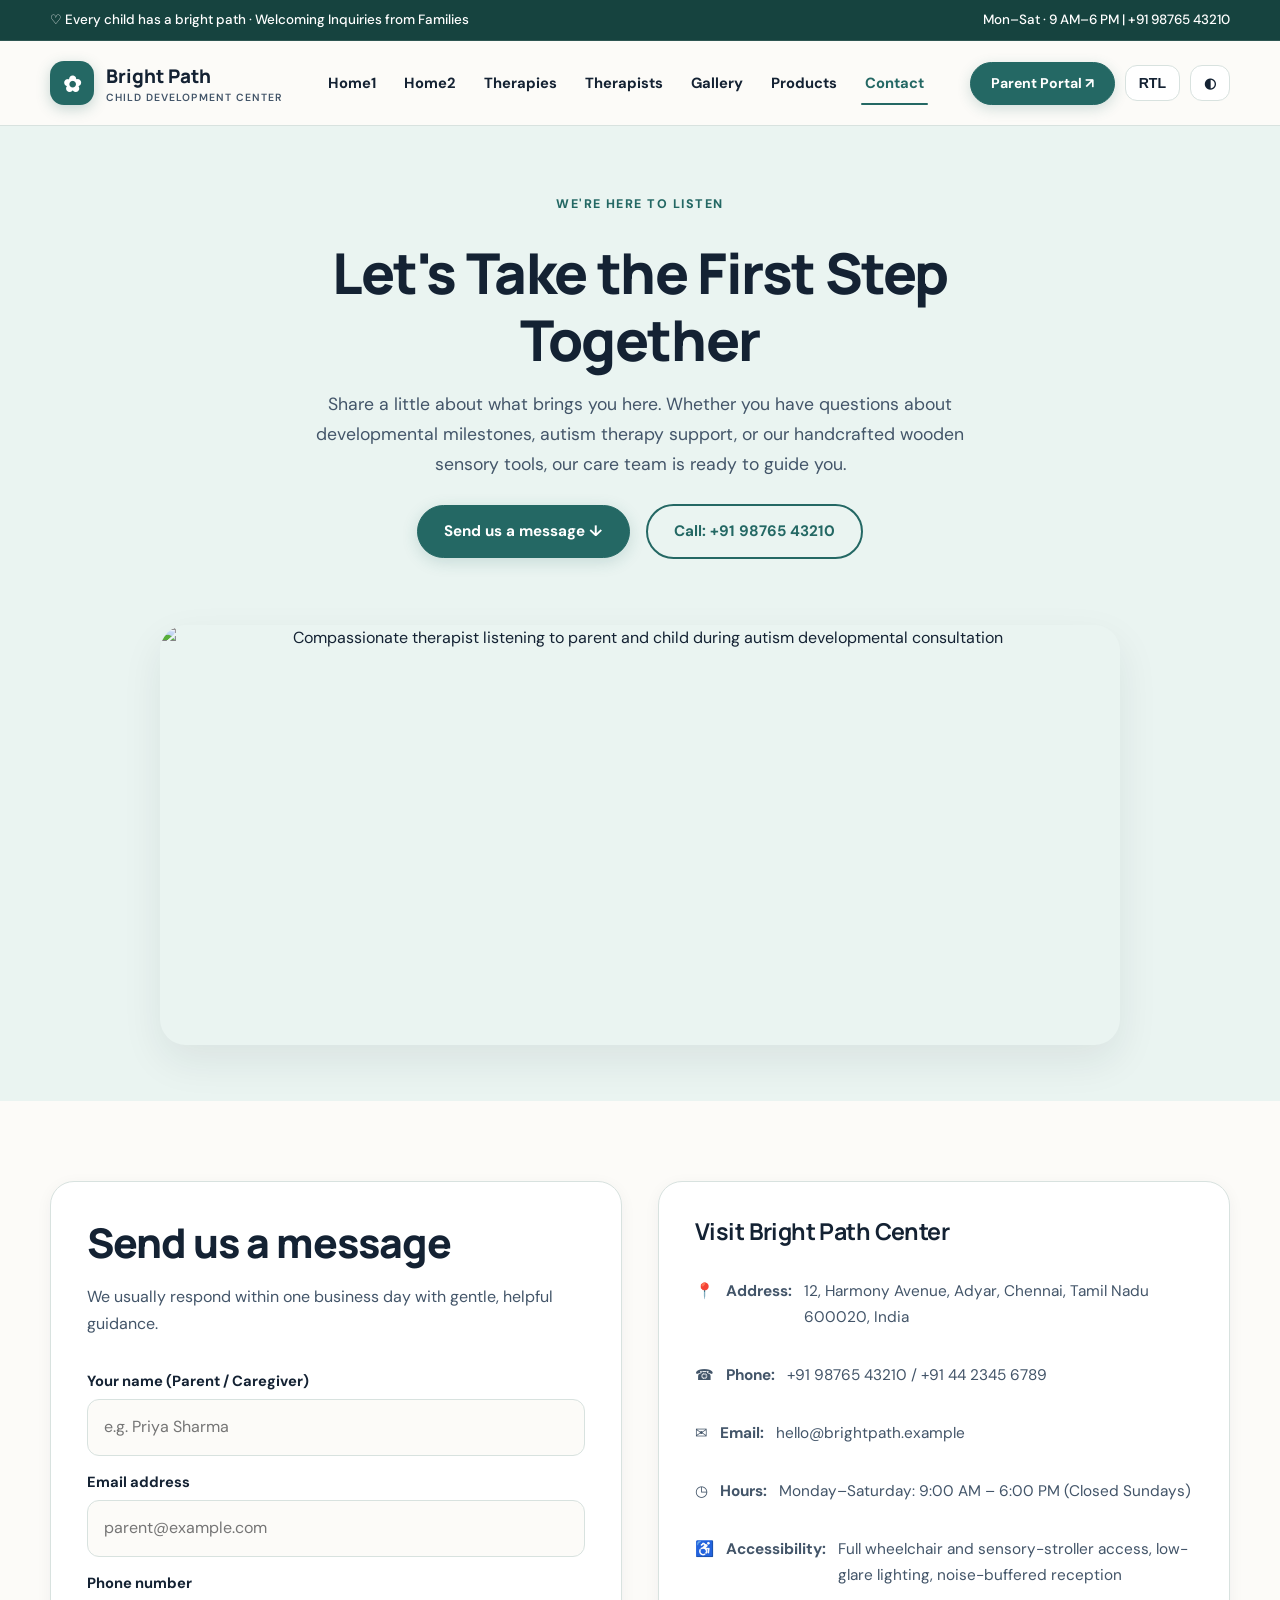
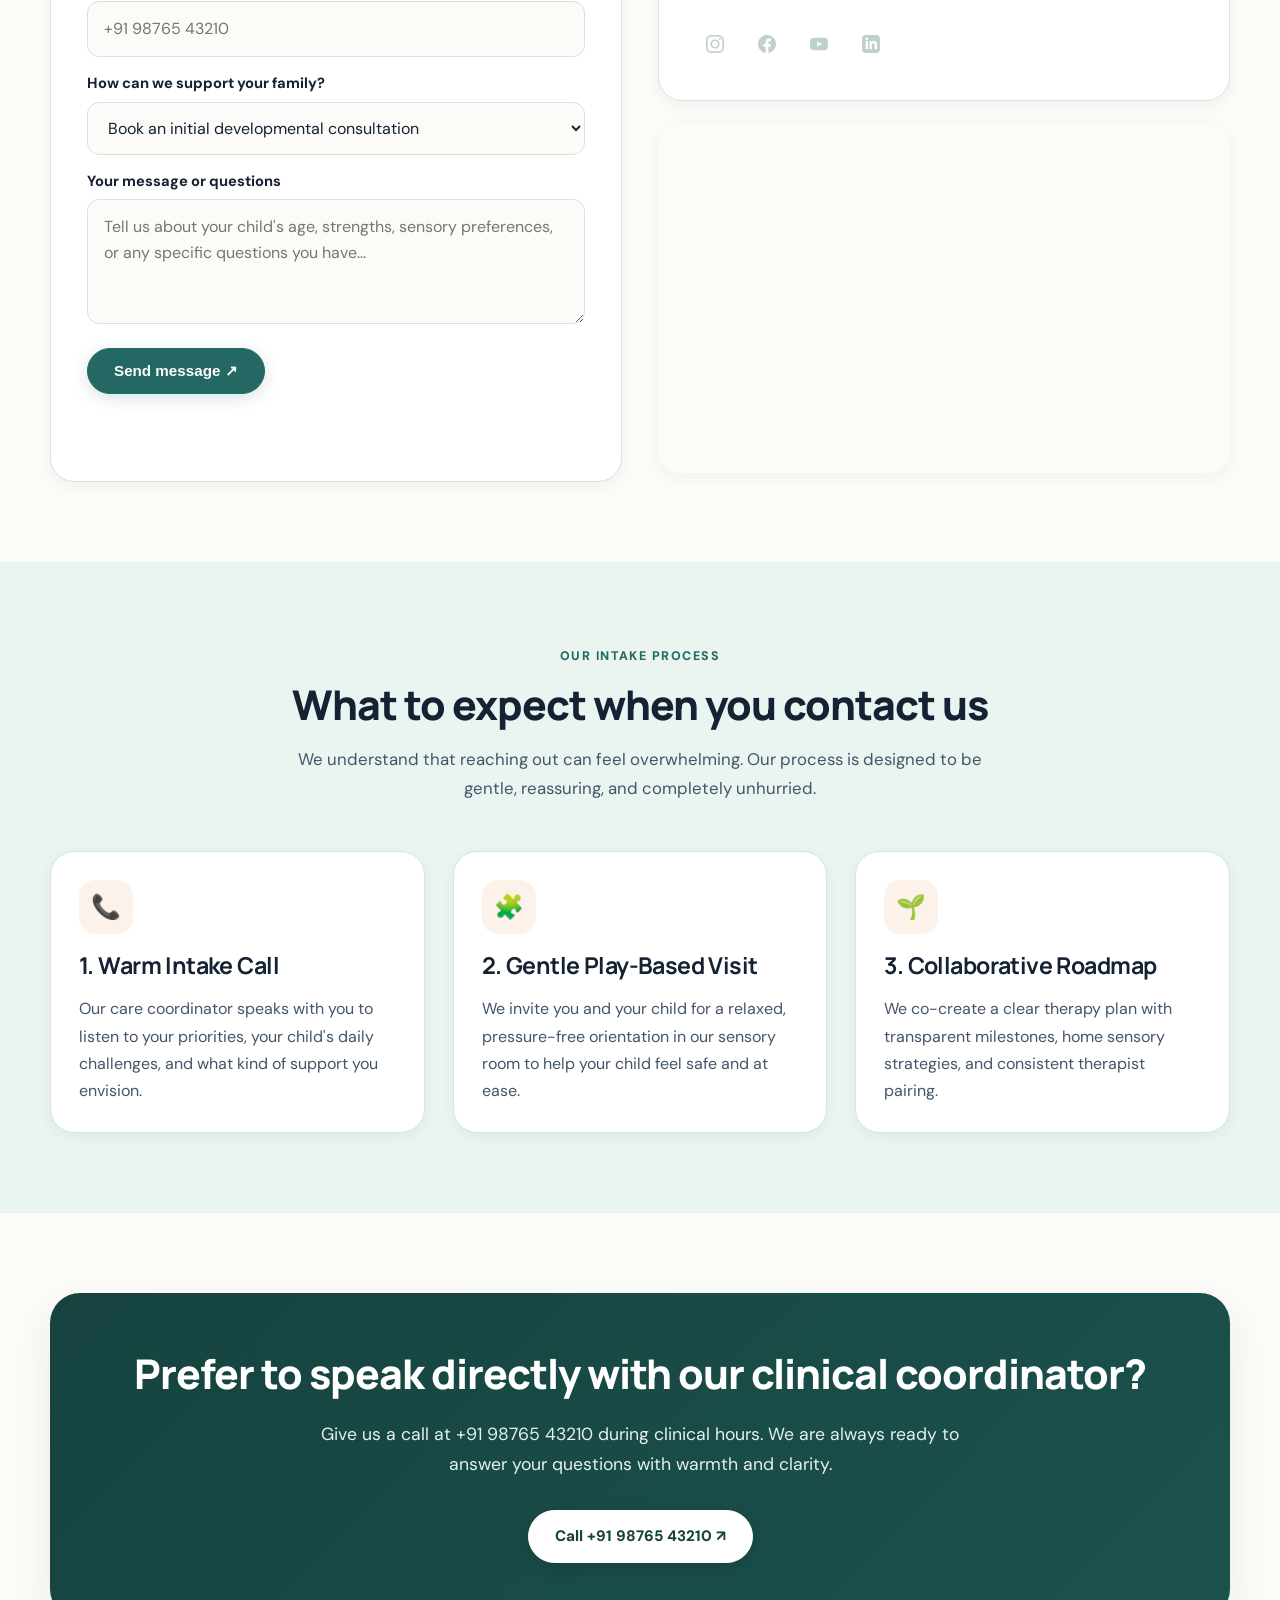
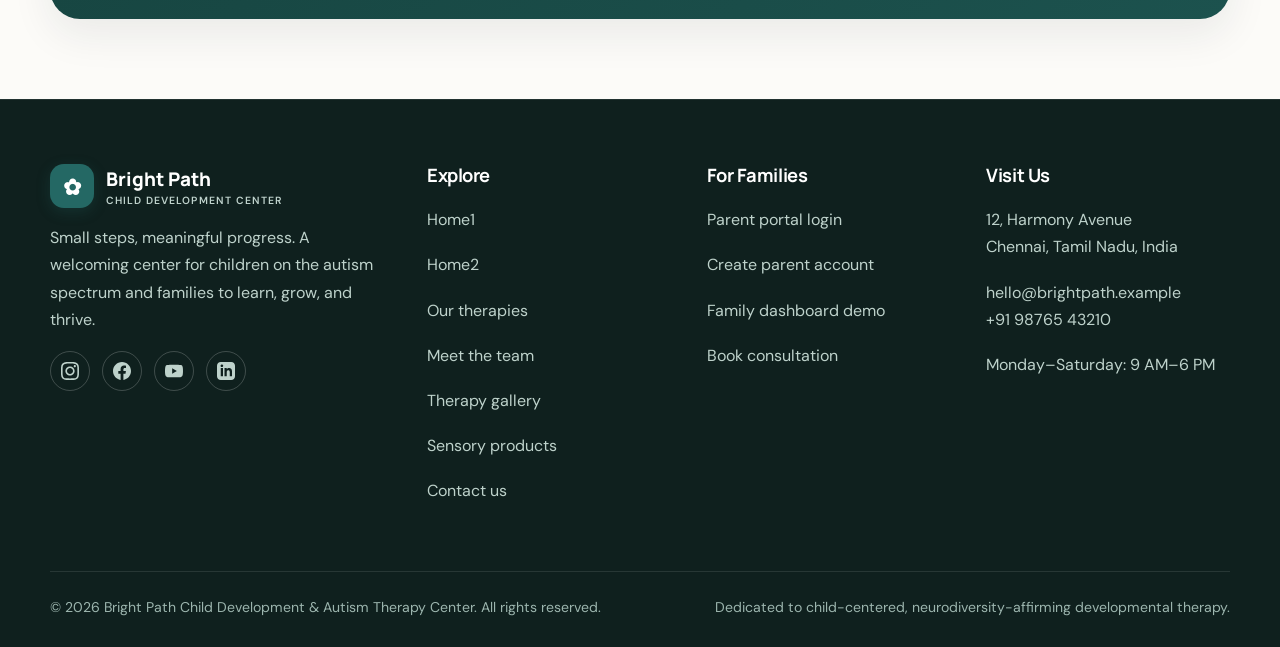
==== contact.html @ 7f7d4801 "Complete enhancements for Child Development & Autism Therapy Center website" ====
<!doctype html>
<html lang="en">
<head>
  <title>Contact | Bright Path - Child Development & Autism Therapy Center</title>
  <meta charset="UTF-8">
  <meta name="viewport" content="width=device-width, initial-scale=1">
  <meta name="description" content="Contact Bright Path Child Development & Autism Therapy Center in Chennai. Book discovery calls and consultations.">
  <link rel="icon" href="favicon.svg">
  <link rel="stylesheet" href="assets/style.css">
</head>
<body>

  <!-- Top bar -->
  <div class="topbar">
    <div class="container">
      <span>♡ Every child has a bright path · Welcoming Inquiries from Families</span>
      <span>Mon–Sat · 9 AM–6 PM | +91 98765 43210</span>
    </div>
  </div>

  <!-- Header with Centered Nav Menu & Parent Login Button at Last -->
  <header class="site-header">
    <div class="container nav-wrap">
      <a class="brand" href="home1.html">
        <span class="brand-mark">✿</span>
        <span>Bright Path<small>Child Development Center</small></span>
      </a>

      <!-- 1. Navbar menu options aligned to center (Contact page is at last of the links) -->
      <nav class="nav-links">
        <a href="home1.html">Home1</a>
        <a href="home2.html">Home2</a>
        <a href="therapies.html">Therapies</a>
        <a href="therapists.html">Therapists</a>
        <a href="gallery.html">Gallery</a>
        <a href="products.html">Products</a>
        <a href="contact.html" class="active">Contact</a>
      </nav>

      <!-- 3. Parent Login as button at last + Actions -->
      <div class="nav-actions">
        <a href="login.html" class="btn-login">Parent Portal ↗</a>
        <button class="icon-btn" data-rtl-toggle aria-label="Toggle RTL">RTL</button>
        <button class="icon-btn" data-theme-toggle aria-label="Toggle theme">◐</button>
        <button class="menu-btn" aria-label="Toggle menu">☰</button>
      </div>
    </div>
  </header>

  <!-- 10. Hero Section Contents Aligned to Center with Unique Child Development & Autism Photo -->
  <section class="page-hero">
    <div class="container">
      <span class="eyebrow">We're Here to Listen</span>
      <h1>Let's Take the First Step Together</h1>
      <p>Share a little about what brings you here. Whether you have questions about developmental milestones, autism therapy support, or our handcrafted wooden sensory tools, our care team is ready to guide you.</p>
      
      <!-- 5. CTA buttons aligned properly to center -->
      <div class="hero-buttons">
        <a class="btn" href="#contact-form">Send us a message ↓</a>
        <a class="btn secondary" href="tel:+919876543210">Call: +91 98765 43210</a>
      </div>

      <!-- Unique Child Development & Autism Therapy Photo in Hero -->
      <div class="page-hero-image">
        <img src="https://images.unsplash.com/photo-1544717305-2782549b5136?auto=format&fit=crop&w=1200&q=85" alt="Compassionate therapist listening to parent and child during autism developmental consultation" onerror="this.onerror=null;this.src='https://images.unsplash.com/photo-1503454537195-1dcabb73ffb9?auto=format&fit=crop&w=800&q=80';">
      </div>
    </div>
  </section>

  <!-- Section 2: Contact Form & Clinic Coordinates -->
  <section class="section" id="contact-form">
    <div class="container contact">
      <!-- Form Card -->
      <div class="form-card">
        <h2>Send us a message</h2>
        <p>We usually respond within one business day with gentle, helpful guidance.</p>
        
        <form data-demo-form>
          <label for="cname">Your name (Parent / Caregiver)</label>
          <input id="cname" required placeholder="e.g. Priya Sharma">
          
          <label for="cemail">Email address</label>
          <input type="email" id="cemail" required placeholder="parent@example.com">
          
          <label for="cphone">Phone number</label>
          <input type="tel" id="cphone" placeholder="+91 98765 43210">
          
          <label for="cservice">How can we support your family?</label>
          <select id="cservice">
            <option>Book an initial developmental consultation</option>
            <option>Inquire about Autism Speech & Language Therapy</option>
            <option>Inquire about Pediatric Occupational & Sensory Therapy</option>
            <option>Order Handcrafted Wooden Sensory Tools</option>
            <option>Schedule a low-stress clinic visit & tour</option>
          </select>
          
          <label for="cmessage">Your message or questions</label>
          <textarea id="cmessage" placeholder="Tell us about your child's age, strengths, sensory preferences, or any specific questions you have..."></textarea>
          
          <button type="submit" class="btn" style="margin-top:16px">Send message ↗</button>
          <p data-message class="form-msg" aria-live="polite"></p>
        </form>
      </div>

      <!-- Clinic Coordinates & Map -->
      <div>
        <div class="form-card">
          <h3>Visit Bright Path Center</h3>
          <p class="info">📍 <strong>Address:</strong> 12, Harmony Avenue, Adyar, Chennai, Tamil Nadu 600020, India</p>
          <p class="info">☎ <strong>Phone:</strong> +91 98765 43210 / +91 44 2345 6789</p>
          <p class="info">✉ <strong>Email:</strong> hello@brightpath.example</p>
          <p class="info">◷ <strong>Hours:</strong> Monday–Saturday: 9:00 AM – 6:00 PM (Closed Sundays)</p>
          <p class="info">♿ <strong>Accessibility:</strong> Full wheelchair and sensory-stroller access, low-glare lighting, noise-buffered reception</p>
          
          <div class="socials" style="margin-top:20px">
            <a href="#" aria-label="Instagram">
              <svg viewBox="0 0 24 24" fill="currentColor" width="18" height="18"><path d="M12 2.163c3.204 0 3.584.012 4.85.07 3.252.148 4.771 1.691 4.919 4.919.058 1.265.069 1.645.069 4.849 0 3.205-.012 3.584-.069 4.849-.149 3.225-1.664 4.771-4.919 4.919-1.266.058-1.644.07-4.85.07-3.204 0-3.584-.012-4.849-.07-3.26-.149-4.771-1.699-4.919-4.92-.058-1.265-.07-1.644-.07-4.849 0-3.204.013-3.583.07-4.849.149-3.227 1.664-4.771 4.919-4.919 1.266-.057 1.645-.069 4.849-.069zm0-2.163c-3.259 0-3.667.014-4.947.072-4.358.2-6.78 2.618-6.98 6.98-.059 1.281-.073 1.689-.073 4.948 0 3.259.014 3.668.072 4.948.2 4.358 2.618 6.78 6.98 6.98 1.281.058 1.689.072 4.948.072 3.259 0 3.668-.014 4.948-.072 4.354-.2 6.782-2.618 6.979-6.98.059-1.28.073-1.689.073-4.948 0-3.259-.014-3.667-.072-4.947-.196-4.354-2.617-6.78-6.979-6.98-1.281-.059-1.69-.073-4.949-.073zm0 5.838c-3.403 0-6.162 2.759-6.162 6.162s2.759 6.163 6.162 6.163 6.162-2.759 6.162-6.163c0-3.403-2.759-6.162-6.162-6.162zm0 10.162c-2.209 0-4-1.79-4-4 0-2.209 1.791-4 4-4s4 1.791 4 4c0 2.21-1.791 4-4 4zm6.406-11.845c-.796 0-1.441.645-1.441 1.44s.645 1.44 1.441 1.44c.795 0 1.439-.645 1.439-1.44s-.644-1.44-1.439-1.44z"/></svg>
            </a>
            <a href="#" aria-label="Facebook">
              <svg viewBox="0 0 24 24" fill="currentColor" width="18" height="18"><path d="M24 12.073c0-6.627-5.373-12-12-12s-12 5.373-12 12c0 5.99 4.388 10.954 10.125 11.854v-8.385H7.078v-3.47h3.047V9.43c0-3.007 1.792-4.669 4.533-4.669 1.312 0 2.686.235 2.686.235v2.953H15.83c-1.491 0-1.956.925-1.956 1.874v2.25h3.328l-.532 3.47h-2.796v8.385C19.612 23.027 24 18.062 24 12.073z"/></svg>
            </a>
            <a href="#" aria-label="YouTube">
              <svg viewBox="0 0 24 24" fill="currentColor" width="18" height="18"><path d="M23.498 6.186a3.016 3.016 0 0 0-2.122-2.136C19.505 3.545 12 3.545 12 3.545s-7.505 0-9.377.505A3.017 3.017 0 0 0 .502 6.186C0 8.07 0 12 0 12s0 3.93.502 5.814a3.016 3.016 0 0 0 2.122 2.136c1.871.505 9.376.505 9.376.505s7.505 0 9.377-.505a3.015 3.015 0 0 0 2.122-2.136C24 15.93 24 12 24 12s0-3.93-.502-5.814zM9.545 15.568V8.432L15.818 12l-6.273 3.568z"/></svg>
            </a>
            <a href="#" aria-label="LinkedIn">
              <svg viewBox="0 0 24 24" fill="currentColor" width="18" height="18"><path d="M19 0h-14c-2.761 0-5 2.239-5 5v14c0 2.761 2.239 5 5 5h14c2.762 0 5-2.239 5-5v-14c0-2.761-2.238-5-5-5zm-11 19h-3v-11h3v11zm-1.5-12.268c-.966 0-1.75-.79-1.75-1.764s.784-1.764 1.75-1.764 1.75.79 1.75 1.764-.783 1.764-1.75 1.764zm13.5 12.268h-3v-5.604c0-3.368-4-3.113-4 0v5.604h-3v-11h3v1.765c1.396-2.586 7-2.777 7 2.476v6.759z"/></svg>
            </a>
          </div>
        </div>

        <iframe class="map" title="Map location of Bright Path Center in Chennai" loading="lazy" src="https://www.google.com/maps?q=Adyar%2C%20Chennai%2C%20Tamil%20Nadu%2C%20India&output=embed"></iframe>
      </div>
    </div>
  </section>

  <!-- 11. Section 3: What Happens Next? (Avoid empty spaces) -->
  <section class="section soft">
    <div class="container">
      <div class="head">
        <span class="eyebrow">Our Intake Process</span>
        <h2>What to expect when you contact us</h2>
        <p>We understand that reaching out can feel overwhelming. Our process is designed to be gentle, reassuring, and completely unhurried.</p>
      </div>

      <div class="grid3">
        <article class="card">
          <div class="pad">
            <div class="ico">📞</div>
            <h3>1. Warm Intake Call</h3>
            <p>Our care coordinator speaks with you to listen to your priorities, your child's daily challenges, and what kind of support you envision.</p>
          </div>
        </article>

        <article class="card">
          <div class="pad">
            <div class="ico">🧩</div>
            <h3>2. Gentle Play-Based Visit</h3>
            <p>We invite you and your child for a relaxed, pressure-free orientation in our sensory room to help your child feel safe and at ease.</p>
          </div>
        </article>

        <article class="card">
          <div class="pad">
            <div class="ico">🌱</div>
            <h3>3. Collaborative Roadmap</h3>
            <p>We co-create a clear therapy plan with transparent milestones, home sensory strategies, and consistent therapist pairing.</p>
          </div>
        </article>
      </div>
    </div>
  </section>

  <!-- 5. CTA Section: Centered & Properly Aligned -->
  <section class="section">
    <div class="container">
      <div class="cta">
        <h2>Prefer to speak directly with our clinical coordinator?</h2>
        <p>Give us a call at +91 98765 43210 during clinical hours. We are always ready to answer your questions with warmth and clarity.</p>
        <a class="btn light" href="tel:+919876543210">Call +91 98765 43210 ↗</a>
      </div>
    </div>
  </section>

  <!-- Footer with Updated Links -->
  <footer class="footer">
    <div class="container">
      <div class="footgrid">
        <div>
          <a class="brand" href="home1.html">
            <span class="brand-mark">✿</span>
            <span style="color:#ffffff">Bright Path<small style="color:#bfd2cc">Child Development Center</small></span>
          </a>
          <p style="margin-top:16px">Small steps, meaningful progress. A welcoming center for children on the autism spectrum and families to learn, grow, and thrive.</p>
          <div class="socials">
            <a href="#" aria-label="Instagram">
              <svg viewBox="0 0 24 24" fill="currentColor" width="18" height="18"><path d="M12 2.163c3.204 0 3.584.012 4.85.07 3.252.148 4.771 1.691 4.919 4.919.058 1.265.069 1.645.069 4.849 0 3.205-.012 3.584-.069 4.849-.149 3.225-1.664 4.771-4.919 4.919-1.266.058-1.644.07-4.85.07-3.204 0-3.584-.012-4.849-.07-3.26-.149-4.771-1.699-4.919-4.92-.058-1.265-.07-1.644-.07-4.849 0-3.204.013-3.583.07-4.849.149-3.227 1.664-4.771 4.919-4.919 1.266-.057 1.645-.069 4.849-.069zm0-2.163c-3.259 0-3.667.014-4.947.072-4.358.2-6.78 2.618-6.98 6.98-.059 1.281-.073 1.689-.073 4.948 0 3.259.014 3.668.072 4.948.2 4.358 2.618 6.78 6.98 6.98 1.281.058 1.689.072 4.948.072 3.259 0 3.668-.014 4.948-.072 4.354-.2 6.782-2.618 6.979-6.98.059-1.28.073-1.689.073-4.948 0-3.259-.014-3.667-.072-4.947-.196-4.354-2.617-6.78-6.979-6.98-1.281-.059-1.69-.073-4.949-.073zm0 5.838c-3.403 0-6.162 2.759-6.162 6.162s2.759 6.163 6.162 6.163 6.162-2.759 6.162-6.163c0-3.403-2.759-6.162-6.162-6.162zm0 10.162c-2.209 0-4-1.79-4-4 0-2.209 1.791-4 4-4s4 1.791 4 4c0 2.21-1.791 4-4 4zm6.406-11.845c-.796 0-1.441.645-1.441 1.44s.645 1.44 1.441 1.44c.795 0 1.439-.645 1.439-1.44s-.644-1.44-1.439-1.44z"/></svg>
            </a>
            <a href="#" aria-label="Facebook">
              <svg viewBox="0 0 24 24" fill="currentColor" width="18" height="18"><path d="M24 12.073c0-6.627-5.373-12-12-12s-12 5.373-12 12c0 5.99 4.388 10.954 10.125 11.854v-8.385H7.078v-3.47h3.047V9.43c0-3.007 1.792-4.669 4.533-4.669 1.312 0 2.686.235 2.686.235v2.953H15.83c-1.491 0-1.956.925-1.956 1.874v2.25h3.328l-.532 3.47h-2.796v8.385C19.612 23.027 24 18.062 24 12.073z"/></svg>
            </a>
            <a href="#" aria-label="YouTube">
              <svg viewBox="0 0 24 24" fill="currentColor" width="18" height="18"><path d="M23.498 6.186a3.016 3.016 0 0 0-2.122-2.136C19.505 3.545 12 3.545 12 3.545s-7.505 0-9.377.505A3.017 3.017 0 0 0 .502 6.186C0 8.07 0 12 0 12s0 3.93.502 5.814a3.016 3.016 0 0 0 2.122 2.136c1.871.505 9.376.505 9.376.505s7.505 0 9.377-.505a3.015 3.015 0 0 0 2.122-2.136C24 15.93 24 12 24 12s0-3.93-.502-5.814zM9.545 15.568V8.432L15.818 12l-6.273 3.568z"/></svg>
            </a>
            <a href="#" aria-label="LinkedIn">
              <svg viewBox="0 0 24 24" fill="currentColor" width="18" height="18"><path d="M19 0h-14c-2.761 0-5 2.239-5 5v14c0 2.761 2.239 5 5 5h14c2.762 0 5-2.239 5-5v-14c0-2.761-2.238-5-5-5zm-11 19h-3v-11h3v11zm-1.5-12.268c-.966 0-1.75-.79-1.75-1.764s.784-1.764 1.75-1.764 1.75.79 1.75 1.764-.783 1.764-1.75 1.764zm13.5 12.268h-3v-5.604c0-3.368-4-3.113-4 0v5.604h-3v-11h3v1.765c1.396-2.586 7-2.777 7 2.476v6.759z"/></svg>
            </a>
          </div>
        </div>

        <div>
          <h3>Explore</h3>
          <p><a href="home1.html">Home1</a></p>
          <p><a href="home2.html">Home2</a></p>
          <p><a href="therapies.html">Our therapies</a></p>
          <p><a href="therapists.html">Meet the team</a></p>
          <p><a href="gallery.html">Therapy gallery</a></p>
          <p><a href="products.html">Sensory products</a></p>
          <p><a href="contact.html">Contact us</a></p>
        </div>

        <div>
          <h3>For Families</h3>
          <p><a href="login.html">Parent portal login</a></p>
          <p><a href="register.html">Create parent account</a></p>
          <p><a href="dashboard.html">Family dashboard demo</a></p>
          <p><a href="contact.html">Book consultation</a></p>
        </div>

        <div>
          <h3>Visit Us</h3>
          <p>12, Harmony Avenue<br>Chennai, Tamil Nadu, India</p>
          <p>hello@brightpath.example<br>+91 98765 43210</p>
          <p>Monday–Saturday: 9 AM–6 PM</p>
        </div>
      </div>

      <div class="footbottom">
        <span>© 2026 Bright Path Child Development & Autism Therapy Center. All rights reserved.</span>
        <span>Dedicated to child-centered, neurodiversity-affirming developmental therapy.</span>
      </div>
    </div>
  </footer>

  <script src="assets/app.js"></script>
</body>
</html>
---- assets/style.css ----
@import url('https://fonts.googleapis.com/css2?family=DM+Sans:ital,wght@0,400;0,500;0,600;0,700;1,400&family=Manrope:wght@500;600;700;800&display=swap');

:root {
  --ink: #142233;
  --muted: #435569;
  --brand: #246864;
  --brand-hover: #1b524f;
  --brand-light: #eaf4f1;
  --deep: #16433f;
  --accent: #d97706;
  --mint: #eaf4f1;
  --peach: #fdf2e9;
  --bg: #fcfbf8;
  --surface: #ffffff;
  --line: #d8e2df;
  --shadow: 0 16px 40px rgba(20, 34, 51, 0.08);
  --shadow-sm: 0 4px 16px rgba(20, 34, 51, 0.05);
  --shadow-hover: 0 20px 48px rgba(20, 34, 51, 0.12);
  --btn-text: #ffffff;
  --radius-lg: 24px;
  --radius-md: 16px;
  --radius-sm: 10px;
}

[data-theme="dark"] {
  --ink: #f4f8f7;
  --muted: #b9cac6;
  --brand: #58d3bf;
  --brand-hover: #7ae0cf;
  --brand-light: #16302c;
  --deep: #163632;
  --accent: #f7b968;
  --mint: #152d29;
  --peach: #36281e;
  --bg: #0e1a18;
  --surface: #162825;
  --line: #273e3a;
  --shadow: 0 16px 40px rgba(0, 0, 0, 0.5);
  --shadow-sm: 0 4px 16px rgba(0, 0, 0, 0.35);
  --shadow-hover: 0 20px 48px rgba(0, 0, 0, 0.6);
  --btn-text: #09221e;
}

* {
  box-sizing: border-box;
}

html {
  scroll-behavior: smooth;
}

body {
  margin: 0;
  background: var(--bg);
  color: var(--ink);
  font: 16px/1.65 'DM Sans', -apple-system, BlinkMacSystemFont, 'Segoe UI', Roboto, sans-serif;
  transition: background 0.25s ease, color 0.25s ease;
  overflow-x: hidden;
  -webkit-font-smoothing: antialiased;
}

h1, h2, h3, h4, h5 {
  font-family: 'Manrope', -apple-system, BlinkMacSystemFont, sans-serif;
  line-height: 1.2;
  letter-spacing: -0.025em;
  margin: 0 0 16px;
  color: var(--ink);
}

h1 {
  font-size: clamp(2.3rem, 4.4vw, 3.8rem);
  font-weight: 800;
}

h2 {
  font-size: clamp(1.8rem, 3.2vw, 2.6rem);
  font-weight: 800;
}

h3 {
  font-size: clamp(1.2rem, 2vw, 1.45rem);
  font-weight: 700;
}

p {
  color: var(--muted);
  margin: 0 0 18px;
  line-height: 1.7;
}

a {
  color: inherit;
  text-decoration: none;
  transition: all 0.2s ease;
}

img {
  display: block;
  max-width: 100%;
  height: auto;
  image-rendering: auto;
}

.container {
  width: min(1180px, calc(100% - 48px));
  margin: 0 auto;
}

/* TOPBAR */
.topbar {
  background: var(--deep);
  color: #ffffff;
  padding: 9px 0;
  font-size: 0.84rem;
  font-weight: 500;
  border-bottom: 1px solid rgba(255, 255, 255, 0.1);
}

.topbar .container {
  display: flex;
  justify-content: space-between;
  align-items: center;
  gap: 12px;
  flex-wrap: wrap;
}

.topbar span {
  display: inline-flex;
  align-items: center;
  gap: 8px;
}

/* SITE HEADER & NAVBAR */
.site-header {
  position: sticky;
  top: 0;
  z-index: 1000;
  background: var(--bg);
  border-bottom: 1px solid var(--line);
  backdrop-filter: blur(14px);
  -webkit-backdrop-filter: blur(14px);
  transition: background 0.25s ease, border-color 0.25s ease, box-shadow 0.25s ease;
}

.nav-wrap {
  height: 84px;
  display: flex;
  align-items: center;
  justify-content: space-between;
  gap: 20px;
  position: relative;
}

/* BRAND */
.brand {
  display: inline-flex;
  align-items: center;
  gap: 12px;
  font: 800 1.18rem 'Manrope', sans-serif;
  color: var(--ink);
  white-space: nowrap;
  flex-shrink: 0;
}

.brand-mark {
  width: 44px;
  height: 44px;
  border-radius: 14px;
  background: var(--brand);
  color: #ffffff;
  display: grid;
  place-items: center;
  font-size: 1.4rem;
  box-shadow: 0 4px 14px rgba(36, 104, 100, 0.25);
  flex-shrink: 0;
}

[data-theme="dark"] .brand-mark {
  color: #0b221f;
}

.brand small {
  display: block;
  font: 600 0.65rem 'DM Sans', sans-serif;
  letter-spacing: 0.1em;
  color: var(--muted);
  text-transform: uppercase;
  margin-top: 2px;
}

/* 1. NAVBAR MENU OPTIONS ALIGNED TO CENTER */
.nav-links {
  display: flex;
  align-items: center;
  justify-content: center;
  gap: 20px;
  font-size: 0.92rem;
  font-weight: 700;
  margin: 0 auto; /* Perfectly centers menu options */
  list-style: none;
  padding: 0;
}

.nav-links a {
  color: var(--ink);
  padding: 8px 4px;
  position: relative;
  transition: color 0.2s ease;
  white-space: nowrap;
}

.nav-links a:hover,
.nav-links a.active {
  color: var(--brand);
}

.nav-links a.active::after {
  content: '';
  position: absolute;
  bottom: -2px;
  left: 0;
  right: 0;
  height: 2.5px;
  background: var(--brand);
  border-radius: 4px;
}

/* 3. PARENT LOGIN BUTTON AT LAST + ACTIONS */
.nav-actions {
  display: flex;
  align-items: center;
  gap: 10px;
  flex-shrink: 0;
}

.btn-login {
  display: inline-flex;
  align-items: center;
  justify-content: center;
  gap: 6px;
  padding: 9px 20px;
  font-size: 0.88rem;
  font-weight: 700;
  border-radius: 99px;
  background: var(--brand);
  color: var(--btn-text) !important;
  border: 1px solid var(--brand);
  cursor: pointer;
  white-space: nowrap;
  box-shadow: 0 4px 14px rgba(36, 104, 100, 0.2);
  transition: transform 0.2s ease, background 0.2s ease, box-shadow 0.2s ease;
}

.btn-login:hover {
  transform: translateY(-2px);
  background: var(--brand-hover);
  box-shadow: 0 6px 18px rgba(36, 104, 100, 0.28);
}

.icon-btn, .menu-btn {
  border: 1px solid var(--line);
  background: var(--surface);
  color: var(--ink);
  border-radius: 12px;
  padding: 9px 13px;
  font-weight: 700;
  font-size: 0.88rem;
  cursor: pointer;
  display: inline-flex;
  align-items: center;
  justify-content: center;
  gap: 6px;
  transition: background 0.2s ease, border-color 0.2s ease, transform 0.15s ease;
}

.icon-btn:hover, .menu-btn:hover {
  background: var(--mint);
  border-color: var(--brand);
  transform: translateY(-1px);
}

.menu-btn {
  display: none;
}

/* BUTTONS */
.btn {
  display: inline-flex;
  align-items: center;
  justify-content: center;
  gap: 8px;
  padding: 13px 26px;
  border-radius: 99px;
  background: var(--brand);
  color: var(--btn-text);
  font-weight: 700;
  font-size: 0.95rem;
  border: 1px solid var(--brand);
  cursor: pointer;
  transition: all 0.22s cubic-bezier(0.16, 1, 0.3, 1);
  box-shadow: 0 4px 16px rgba(36, 104, 100, 0.18);
  text-align: center;
}

.btn:hover {
  background: var(--brand-hover);
  transform: translateY(-2px);
  box-shadow: 0 8px 24px rgba(36, 104, 100, 0.28);
}

.btn.secondary {
  background: transparent;
  color: var(--brand);
  border: 2px solid var(--brand);
  box-shadow: none;
}

.btn.secondary:hover {
  background: var(--mint);
  transform: translateY(-2px);
}

.btn.light {
  background: #ffffff;
  color: #16433f;
  border-color: #ffffff;
  font-weight: 800;
  box-shadow: 0 4px 16px rgba(0, 0, 0, 0.12);
}

.btn.light:hover {
  background: #f4faf8;
  color: #113431;
  transform: translateY(-2px);
  box-shadow: 0 8px 22px rgba(0, 0, 0, 0.18);
}

.btn.btn-sm {
  padding: 8px 18px;
  font-size: 0.85rem;
}

.btn-block {
  width: 100%;
}

.eyebrow {
  display: inline-flex;
  align-items: center;
  gap: 8px;
  color: var(--brand);
  font-weight: 800;
  letter-spacing: 0.12em;
  text-transform: uppercase;
  font-size: 0.78rem;
  margin-bottom: 14px;
}

/* 10. HERO SECTIONS - ALIGNED TO CENTER */
.hero {
  padding: 68px 0 76px;
  text-align: center;
  position: relative;
}

.hero-center-wrap {
  max-width: 860px;
  margin: 0 auto;
  display: flex;
  flex-direction: column;
  align-items: center;
  text-align: center;
}

.hero-copy {
  font-size: 1.15rem;
  max-width: 680px;
  margin: 0 auto 24px;
  color: var(--muted);
  line-height: 1.7;
}

/* 5. CTA BUTTONS PROPERLY ALIGNED TO CENTER */
.hero-buttons {
  display: flex;
  align-items: center;
  justify-content: center;
  gap: 16px;
  flex-wrap: wrap;
  margin: 24px auto 30px;
}

.trust {
  display: flex;
  align-items: center;
  justify-content: center;
  gap: 22px;
  flex-wrap: wrap;
  color: var(--muted);
  font-size: 0.9rem;
  font-weight: 600;
  margin-bottom: 38px;
}

.hero-visual-center {
  width: 100%;
  max-width: 960px;
  margin: 0 auto;
  position: relative;
}

.hero-visual-center img {
  width: 100%;
  height: 500px;
  object-fit: cover;
  border-radius: 30px;
  box-shadow: var(--shadow);
}

.hero-float-badge {
  position: absolute;
  bottom: 24px;
  right: 28px;
  background: var(--surface);
  padding: 18px 24px;
  border: 1px solid var(--line);
  border-radius: 20px;
  max-width: 290px;
  text-align: left;
  box-shadow: var(--shadow);
}

.hero-float-badge b {
  display: block;
  color: var(--brand);
  font: 800 1.25rem 'Manrope', sans-serif;
  margin-bottom: 4px;
}

.hero-float-badge p {
  margin: 0;
  font-size: 0.86rem;
  line-height: 1.5;
}

/* PAGE HERO (FOR SUBPAGES) - CENTERED */
.page-hero {
  padding: 68px 0 56px;
  text-align: center;
  background: var(--mint);
  position: relative;
}

.page-hero .container {
  display: flex;
  flex-direction: column;
  align-items: center;
  text-align: center;
}

.page-hero h1 {
  margin: 10px 0 16px;
  max-width: 840px;
}

.page-hero p {
  max-width: 700px;
  margin: 0 auto;
  font-size: 1.1rem;
}

.page-hero-image {
  width: 100%;
  max-width: 960px;
  margin: 36px auto 0;
  border-radius: 26px;
  overflow: hidden;
  box-shadow: var(--shadow);
}

.page-hero-image img {
  width: 100%;
  height: 420px;
  object-fit: cover;
}

/* SECTIONS & GRIDS */
.section {
  padding: 80px 0;
  position: relative;
}

.soft {
  background: var(--mint);
}

.head {
  text-align: center;
  max-width: 720px;
  margin: 0 auto 48px;
}

.head p {
  font-size: 1.05rem;
  margin-top: 10px;
}

.grid3 {
  display: grid;
  grid-template-columns: repeat(3, 1fr);
  gap: 28px;
}

.grid2 {
  display: grid;
  grid-template-columns: repeat(2, 1fr);
  gap: 32px;
  align-items: center;
}

.grid4 {
  display: grid;
  grid-template-columns: repeat(4, 1fr);
  gap: 22px;
}

/* CARDS */
.card, .form-card {
  background: var(--surface);
  border: 1px solid var(--line);
  border-radius: var(--radius-lg);
  overflow: hidden;
  box-shadow: var(--shadow-sm);
  transition: transform 0.25s ease, box-shadow 0.25s ease;
  display: flex;
  flex-direction: column;
}

.card:hover {
  transform: translateY(-5px);
  box-shadow: var(--shadow-hover);
}

.card img {
  width: 100%;
  height: 235px;
  object-fit: cover;
  transition: transform 0.35s ease;
}

.card:hover img {
  transform: scale(1.03);
}

.pad {
  padding: 28px;
  flex-grow: 1;
  display: flex;
  flex-direction: column;
}

.pad p:last-child {
  margin-bottom: 0;
}

.ico {
  width: 54px;
  height: 54px;
  border-radius: 16px;
  background: var(--peach);
  display: grid;
  place-items: center;
  font-size: 1.5rem;
  margin-bottom: 18px;
  flex-shrink: 0;
}

.card-tag {
  display: inline-block;
  padding: 4px 12px;
  border-radius: 8px;
  background: var(--mint);
  color: var(--brand);
  font-size: 0.78rem;
  font-weight: 700;
  margin-bottom: 12px;
  letter-spacing: 0.04em;
  text-transform: uppercase;
}

.badge-tag {
  display: inline-flex;
  align-items: center;
  padding: 3px 10px;
  border-radius: 99px;
  font-size: 0.76rem;
  font-weight: 700;
  background: var(--peach);
  color: var(--accent);
}

/* SPLIT CONTENT SECTION */
.split {
  display: grid;
  grid-template-columns: 1fr 1fr;
  gap: 52px;
  align-items: center;
}

.split img {
  width: 100%;
  height: 450px;
  object-fit: cover;
  border-radius: 28px;
  box-shadow: var(--shadow);
}

.checks {
  padding: 0;
  list-style: none;
  margin: 22px 0 30px;
}

.checks li {
  margin: 14px 0;
  color: var(--ink);
  font-weight: 500;
  display: flex;
  align-items: flex-start;
  gap: 12px;
}

.checks li::before {
  content: '✓';
  color: var(--brand);
  font-weight: 900;
  background: var(--mint);
  width: 24px;
  height: 24px;
  border-radius: 50%;
  display: grid;
  place-items: center;
  flex-shrink: 0;
  font-size: 0.85rem;
}

/* STATS */
.stats {
  display: grid;
  grid-template-columns: repeat(4, 1fr);
  gap: 20px;
}

.stat {
  text-align: center;
  background: var(--surface);
  border: 1px solid var(--line);
  border-radius: 20px;
  padding: 26px 20px;
  box-shadow: var(--shadow-sm);
  transition: transform 0.2s ease;
}

.stat:hover {
  transform: translateY(-3px);
}

.stat b {
  display: block;
  color: var(--brand);
  font: 800 2.2rem 'Manrope', sans-serif;
  margin-bottom: 4px;
}

.quote {
  background: var(--peach);
  border-radius: 24px;
  padding: 36px;
  font-size: 1.15rem;
  line-height: 1.65;
  border: 1px solid rgba(242, 182, 109, 0.3);
}

/* 5. CTA BANNERS ALIGNED PROPERLY */
.cta {
  background: linear-gradient(135deg, var(--deep) 0%, #1c524e 100%);
  color: #ffffff;
  padding: 56px 40px;
  border-radius: 30px;
  display: flex;
  flex-direction: column;
  align-items: center;
  justify-content: center;
  text-align: center;
  gap: 22px;
  box-shadow: var(--shadow);
}

.cta h2 {
  color: #ffffff;
  margin: 0;
  font-size: clamp(1.8rem, 3.2vw, 2.7rem);
}

.cta p {
  color: #e3f2ee;
  font-size: 1.1rem;
  max-width: 660px;
  margin: 0 auto;
}

.cta .btn {
  margin-top: 8px;
  align-self: center;
}

/* GALLERY GRID */
.gallery {
  display: grid;
  grid-template-columns: repeat(3, 1fr);
  gap: 26px;
}

.gallery-card {
  position: relative;
  overflow: hidden;
  border-radius: 22px;
  box-shadow: var(--shadow-sm);
  background: var(--surface);
  border: 1px solid var(--line);
  transition: transform 0.25s ease, box-shadow 0.25s ease;
}

.gallery-card:hover {
  transform: translateY(-4px);
  box-shadow: var(--shadow-hover);
}

.gallery-card img {
  width: 100%;
  height: 280px;
  object-fit: cover;
  transition: transform 0.35s ease;
}

.gallery-card:hover img {
  transform: scale(1.05);
}

.gallery-info {
  padding: 20px 22px;
  background: var(--surface);
}

.gallery-info h4 {
  margin: 0 0 5px;
  font-size: 1.05rem;
}

.gallery-info p {
  margin: 0;
  font-size: 0.86rem;
  color: var(--muted);
}

/* PRODUCTS PAGE STYLES */
.product-card {
  background: var(--surface);
  border: 1px solid var(--line);
  border-radius: 22px;
  overflow: hidden;
  box-shadow: var(--shadow-sm);
  display: flex;
  flex-direction: column;
  transition: transform 0.25s ease, box-shadow 0.25s ease;
}

.product-card:hover {
  transform: translateY(-5px);
  box-shadow: var(--shadow-hover);
}

.product-img-wrap {
  position: relative;
  overflow: hidden;
}

.product-card img {
  width: 100%;
  height: 250px;
  object-fit: cover;
  transition: transform 0.35s ease;
}

.product-card:hover img {
  transform: scale(1.04);
}

.product-badge {
  position: absolute;
  top: 14px;
  left: 14px;
  background: rgba(22, 40, 37, 0.9);
  color: #ffffff;
  padding: 5px 12px;
  border-radius: 99px;
  font-size: 0.74rem;
  font-weight: 700;
  letter-spacing: 0.04em;
  text-transform: uppercase;
  backdrop-filter: blur(6px);
}

.product-body {
  padding: 26px;
  display: flex;
  flex-direction: column;
  flex-grow: 1;
}

.product-body h3 {
  margin: 0 0 8px;
  font-size: 1.25rem;
}

.product-meta {
  display: flex;
  gap: 8px;
  flex-wrap: wrap;
  margin: 8px 0 14px;
}

.product-meta span {
  font-size: 0.78rem;
  padding: 4px 10px;
  background: var(--mint);
  color: var(--brand);
  border-radius: 8px;
  font-weight: 600;
}

.product-body p {
  font-size: 0.92rem;
  margin-bottom: 22px;
  flex-grow: 1;
}

.product-footer {
  display: flex;
  align-items: center;
  justify-content: space-between;
  border-top: 1px solid var(--line);
  padding-top: 18px;
  margin-top: auto;
}

.product-price {
  font: 800 1.25rem 'Manrope', sans-serif;
  color: var(--brand);
}

/* CONTACT PAGE */
.contact {
  display: grid;
  grid-template-columns: 1fr 1fr;
  gap: 36px;
}

.form-card {
  padding: 36px;
}

label {
  display: block;
  font-weight: 700;
  font-size: 0.92rem;
  margin: 14px 0 6px;
  color: var(--ink);
}

input, select, textarea {
  width: 100%;
  padding: 14px 16px;
  border: 1px solid var(--line);
  border-radius: 12px;
  background: var(--bg);
  color: var(--ink);
  font: inherit;
  transition: border-color 0.2s ease, outline 0.2s ease, box-shadow 0.2s ease;
}

textarea {
  min-height: 125px;
  resize: vertical;
}

input:focus, textarea:focus, select:focus {
  outline: 2px solid var(--brand);
  border-color: transparent;
  box-shadow: 0 0 0 4px var(--mint);
}

.map {
  width: 100%;
  height: 350px;
  border: 0;
  border-radius: 22px;
  margin-top: 22px;
  box-shadow: var(--shadow-sm);
}

.info {
  margin: 16px 0;
  color: var(--muted);
  display: flex;
  align-items: flex-start;
  gap: 12px;
  font-size: 0.96rem;
}

.socials {
  display: flex;
  align-items: center;
  gap: 12px;
  margin-top: 18px;
}

.socials a {
  border: 1px solid rgba(255, 255, 255, 0.2);
  border-radius: 50%;
  width: 40px;
  height: 40px;
  display: inline-flex;
  align-items: center;
  justify-content: center;
  color: #bed2cb;
  transition: background 0.2s ease, border-color 0.2s ease, transform 0.15s ease, color 0.2s ease;
}

.socials a svg {
  width: 18px;
  height: 18px;
}

.socials a:hover {
  background: var(--brand);
  border-color: var(--brand);
  color: #ffffff;
  transform: translateY(-2px);
}

/* FOOTER */
.footer {
  background: #0f201e;
  color: #ffffff;
  padding: 64px 0 28px;
  border-top: 1px solid rgba(255, 255, 255, 0.08);
}

.footer p, .footer a {
  color: #bed2cb;
  transition: color 0.2s ease;
}

.footer a:hover {
  color: #ffffff;
}

.footgrid {
  display: grid;
  grid-template-columns: 1.4fr 1fr 1fr 1fr;
  gap: 36px;
}

.footer h3 {
  color: #ffffff;
  font-size: 1.15rem;
  margin-bottom: 20px;
}

.footbottom {
  border-top: 1px solid rgba(255, 255, 255, 0.1);
  margin-top: 48px;
  padding-top: 24px;
  color: #9cb5ae;
  font-size: 0.88rem;
  display: flex;
  justify-content: space-between;
  align-items: center;
  flex-wrap: wrap;
  gap: 12px;
}

/* 7 & 8. AUTHENTICATION PAGES (WITHOUT BACK BUTTON, PERFECTLY FIXED SOCIAL ICONS) */
.auth-page {
  min-height: 100vh;
  display: flex;
  flex-direction: column;
  justify-content: center;
  align-items: center;
  padding: 40px 20px;
  position: relative;
  background: var(--bg);
}

/* RTL & Theme buttons outside the card at top right corner */
.auth-top-actions {
  position: fixed;
  top: 22px;
  right: 28px;
  display: flex;
  align-items: center;
  gap: 10px;
  z-index: 1000;
}

/* Authentication card centered */
.auth-wrapper {
  width: 100%;
  max-width: 480px;
  margin: 40px auto;
}

.auth-card {
  background: var(--surface);
  border: 1px solid var(--line);
  border-radius: 28px;
  padding: 44px 40px;
  box-shadow: var(--shadow);
  text-align: center;
}

/* Brand inside card aligned center */
.auth-brand-center {
  display: flex;
  justify-content: center;
  align-items: center;
  margin-bottom: 26px;
}

.brand.brand-center {
  display: flex;
  flex-direction: column;
  align-items: center;
  text-align: center;
  gap: 10px;
}

.auth-card h1 {
  font-size: 1.95rem;
  margin: 0 0 8px;
  text-align: center;
}

.auth-subtitle {
  font-size: 0.95rem;
  color: var(--muted);
  margin-bottom: 28px;
  text-align: center;
}

.auth-form {
  text-align: left;
}

.form-group {
  margin-bottom: 16px;
}

/* TERMS AND CONDITIONS CHECKBOX */
.auth-checkbox-group {
  margin: 18px 0 24px;
  display: flex;
  flex-direction: column;
  gap: 10px;
}

.checkbox-label {
  display: flex;
  align-items: flex-start;
  gap: 10px;
  font-size: 0.86rem;
  color: var(--ink);
  cursor: pointer;
  line-height: 1.45;
  margin: 0;
  font-weight: 500;
}

.checkbox-label input[type="checkbox"] {
  width: 18px;
  height: 18px;
  margin-top: 2px;
  accent-color: var(--brand);
  cursor: pointer;
  flex-shrink: 0;
}

.link {
  color: var(--brand);
  font-weight: 700;
  text-decoration: underline;
  text-underline-offset: 3px;
}

.link:hover {
  color: var(--brand-hover);
}

/* SOCIAL MEDIA ICONS - PROPERLY FIXED & CENTERED */
.auth-social-wrap {
  margin-top: 30px;
  padding-top: 24px;
  border-top: 1px solid var(--line);
}

.auth-divider-text {
  font-size: 0.82rem;
  color: var(--muted);
  font-weight: 600;
  margin-bottom: 16px;
  display: block;
  text-align: center;
}

.auth-social-icons {
  display: flex;
  justify-content: center;
  align-items: center;
  gap: 12px;
}

.social-auth-btn {
  display: inline-flex;
  align-items: center;
  justify-content: center;
  gap: 8px;
  padding: 11px 16px;
  border: 1px solid var(--line);
  background: var(--bg);
  border-radius: 14px;
  color: var(--ink);
  font-weight: 600;
  font-size: 0.88rem;
  transition: all 0.2s ease;
  flex: 1;
}

.social-auth-btn svg {
  width: 18px;
  height: 18px;
  flex-shrink: 0;
}

.social-auth-btn:hover {
  background: var(--surface);
  border-color: var(--brand);
  color: var(--brand);
  transform: translateY(-2px);
  box-shadow: 0 4px 14px rgba(0, 0, 0, 0.08);
}

/* Community follow social buttons (centered, no duplicates) */
.auth-community-wrap {
  margin-top: 26px;
  padding-top: 18px;
  border-top: 1px dashed var(--line);
}

.auth-community-label {
  font-size: 0.8rem;
  color: var(--muted);
  font-weight: 600;
  margin-bottom: 12px;
  display: block;
  text-align: center;
}

.auth-community-icons {
  display: flex;
  justify-content: center;
  align-items: center;
  gap: 12px;
}

.community-icon-btn {
  width: 40px;
  height: 40px;
  border-radius: 50%;
  border: 1px solid var(--line);
  background: var(--bg);
  color: var(--muted);
  display: grid;
  place-items: center;
  transition: all 0.2s ease;
}

.community-icon-btn svg {
  width: 18px;
  height: 18px;
  fill: currentColor;
}

.community-icon-btn:hover {
  background: var(--brand);
  border-color: var(--brand);
  color: #ffffff;
  transform: translateY(-2px);
}

.auth-footer-nav {
  margin-top: 24px;
  font-size: 0.9rem;
  text-align: center;
}

.form-msg {
  margin-top: 14px;
  font-size: 0.9rem;
  font-weight: 600;
  color: var(--brand);
  text-align: center;
}

/* DASHBOARD */
.dash {
  display: grid;
  grid-template-columns: 250px 1fr;
  min-height: 75vh;
}

.dash-side {
  background: var(--mint);
  padding: 32px 22px;
  border-right: 1px solid var(--line);
}

.dash-side h3 {
  font-size: 1.1rem;
  margin-bottom: 20px;
}

.dash-side a {
  display: flex;
  align-items: center;
  gap: 10px;
  padding: 12px 16px;
  border-radius: 12px;
  color: var(--muted);
  font-weight: 700;
  margin-bottom: 8px;
  transition: all 0.2s ease;
}

.dash-side a:hover, .dash-side a.active {
  background: var(--surface);
  color: var(--brand);
  box-shadow: var(--shadow-sm);
}

.dash-main {
  padding: 38px 42px;
}

.dashcards {
  display: grid;
  grid-template-columns: repeat(3, 1fr);
  gap: 20px;
  margin: 30px 0;
}

.metric {
  padding: 24px;
  border: 1px solid var(--line);
  border-radius: 20px;
  background: var(--surface);
  box-shadow: var(--shadow-sm);
}

.metric b {
  display: block;
  color: var(--brand);
  font: 800 2rem 'Manrope', sans-serif;
  margin: 6px 0 2px;
}

.metric small {
  color: var(--muted);
  font-size: 0.82rem;
}

.tablewrap {
  overflow-x: auto;
}

.data {
  width: 100%;
  border-collapse: collapse;
}

.data th, .data td {
  text-align: left;
  padding: 14px;
  border-bottom: 1px solid var(--line);
}

.data th {
  font-weight: 700;
  font-size: 0.88rem;
  color: var(--muted);
}

.notice {
  background: var(--peach);
  padding: 18px 22px;
  border-radius: 16px;
  margin: 16px 0;
  border-left: 4px solid var(--accent);
}

.progress {
  height: 10px;
  background: var(--line);
  border-radius: 20px;
  margin: 10px 0;
  overflow: hidden;
}

.progress span {
  display: block;
  width: 65%;
  height: 100%;
  background: var(--brand);
  border-radius: 20px;
}

/* RTL SUPPORT */
.rtl {
  direction: rtl;
}

.rtl .hero-float-badge {
  right: auto;
  left: 28px;
  text-align: right;
}

.rtl .auth-top-actions {
  right: auto;
  left: 28px;
}

.rtl .checks li::before {
  margin-right: 0;
  margin-left: 12px;
}

.rtl .data th, .rtl .data td {
  text-align: right;
}

.rtl .dash-side {
  border-right: none;
  border-left: 1px solid var(--line);
}

.rtl .notice {
  border-left: none;
  border-right: 4px solid var(--accent);
}

/* 4. PERFECT RESPONSIVE ALIGNMENT IN 768px, 1024px, MOBILE & TABLET VIEW */

/* 1024px View (Small Desktop & Tablet Landscape) */
@media (max-width: 1024px) {
  .container {
    width: min(960px, calc(100% - 44px));
  }

  .nav-wrap {
    height: 80px;
  }

  .nav-links {
    gap: 15px;
    font-size: 0.88rem;
  }

  .btn-login {
    padding: 8px 16px;
    font-size: 0.84rem;
  }

  .hero {
    padding: 60px 0 68px;
  }

  .hero-visual-center img {
    height: 440px;
  }

  .page-hero-image img {
    height: 380px;
  }

  .grid3 {
    gap: 22px;
  }

  .grid2 {
    gap: 26px;
  }

  .split {
    gap: 38px;
  }

  .split img {
    height: 400px;
  }

  .footgrid {
    grid-template-columns: 1.2fr 1fr 1fr 1fr;
    gap: 26px;
  }
}

/* 980px & 768px View (Tablet Portrait) */
@media (max-width: 980px) {
  .nav-links {
    display: none;
    position: absolute;
    top: 80px;
    left: 0;
    right: 0;
    background: var(--surface);
    padding: 24px 20px;
    flex-direction: column;
    align-items: center;
    gap: 16px;
    border-bottom: 1px solid var(--line);
    box-shadow: var(--shadow);
    z-index: 999;
  }

  .nav-links.open {
    display: flex;
  }

  .menu-btn {
    display: inline-flex;
  }

  .hero-grid, .split, .contact {
    grid-template-columns: 1fr;
    gap: 36px;
  }

  .split img {
    height: 360px;
  }

  .grid3 {
    grid-template-columns: repeat(2, 1fr);
    gap: 20px;
  }

  .footgrid {
    grid-template-columns: repeat(2, 1fr);
  }

  .dash {
    grid-template-columns: 1fr;
  }

  .dash-side {
    display: flex;
    overflow-x: auto;
    padding: 16px;
    border-right: none;
    border-bottom: 1px solid var(--line);
  }

  .dash-side a {
    white-space: nowrap;
    margin-bottom: 0;
    margin-right: 8px;
  }
}

/* 768px Specific View */
@media (max-width: 768px) {
  .container {
    width: calc(100% - 36px);
  }

  .section {
    padding: 60px 0;
  }

  .hero {
    padding: 52px 0 60px;
  }

  .hero-visual-center img {
    height: 360px;
  }

  .page-hero {
    padding: 54px 0 46px;
  }

  .page-hero-image img {
    height: 320px;
  }

  .hero-float-badge {
    position: static;
    margin: 18px auto 0;
    max-width: 100%;
    text-align: center;
  }

  .stats {
    grid-template-columns: repeat(2, 1fr);
    gap: 16px;
  }

  .gallery {
    grid-template-columns: repeat(2, 1fr);
    gap: 18px;
  }

  .gallery-card img {
    height: 220px;
  }

  .dashcards {
    grid-template-columns: repeat(2, 1fr);
  }

  .dash-main {
    padding: 26px 20px;
  }

  .cta {
    padding: 42px 28px;
  }
}

/* Mobile View (max-width: 620px) */
@media (max-width: 620px) {
  .container {
    width: calc(100% - 28px);
  }

  .topbar {
    text-align: center;
  }

  .topbar .container {
    justify-content: center;
    flex-direction: column;
    gap: 4px;
  }

  .nav-wrap {
    height: 74px;
  }

  .brand-mark {
    width: 38px;
    height: 38px;
    font-size: 1.2rem;
  }

  .brand span {
    font-size: 1rem;
  }

  .btn-login {
    padding: 7px 14px;
    font-size: 0.8rem;
  }

  .hero {
    padding: 42px 0 50px;
  }

  .hero-visual-center img {
    height: 270px;
    border-radius: 20px;
  }

  .page-hero-image img {
    height: 240px;
    border-radius: 20px;
  }

  .section {
    padding: 48px 0;
  }

  .grid3, .grid2, .stats, .dashcards {
    grid-template-columns: 1fr;
  }

  .gallery {
    grid-template-columns: 1fr;
  }

  .hero-buttons {
    flex-direction: column;
    width: 100%;
  }

  .hero-buttons .btn {
    width: 100%;
  }

  .trust {
    flex-direction: column;
    gap: 8px;
  }

  .cta {
    padding: 34px 20px;
  }

  .cta .btn {
    width: 100%;
  }

  .footgrid {
    grid-template-columns: 1fr;
    gap: 28px;
  }

  .auth-page {
    padding: 72px 16px 32px;
  }

  .auth-top-actions {
    top: 14px;
    right: 16px;
  }

  .auth-card {
    padding: 34px 20px;
    border-radius: 22px;
  }

  .auth-social-icons {
    flex-direction: column;
    width: 100%;
  }

  .social-auth-btn {
    width: 100%;
  }
}
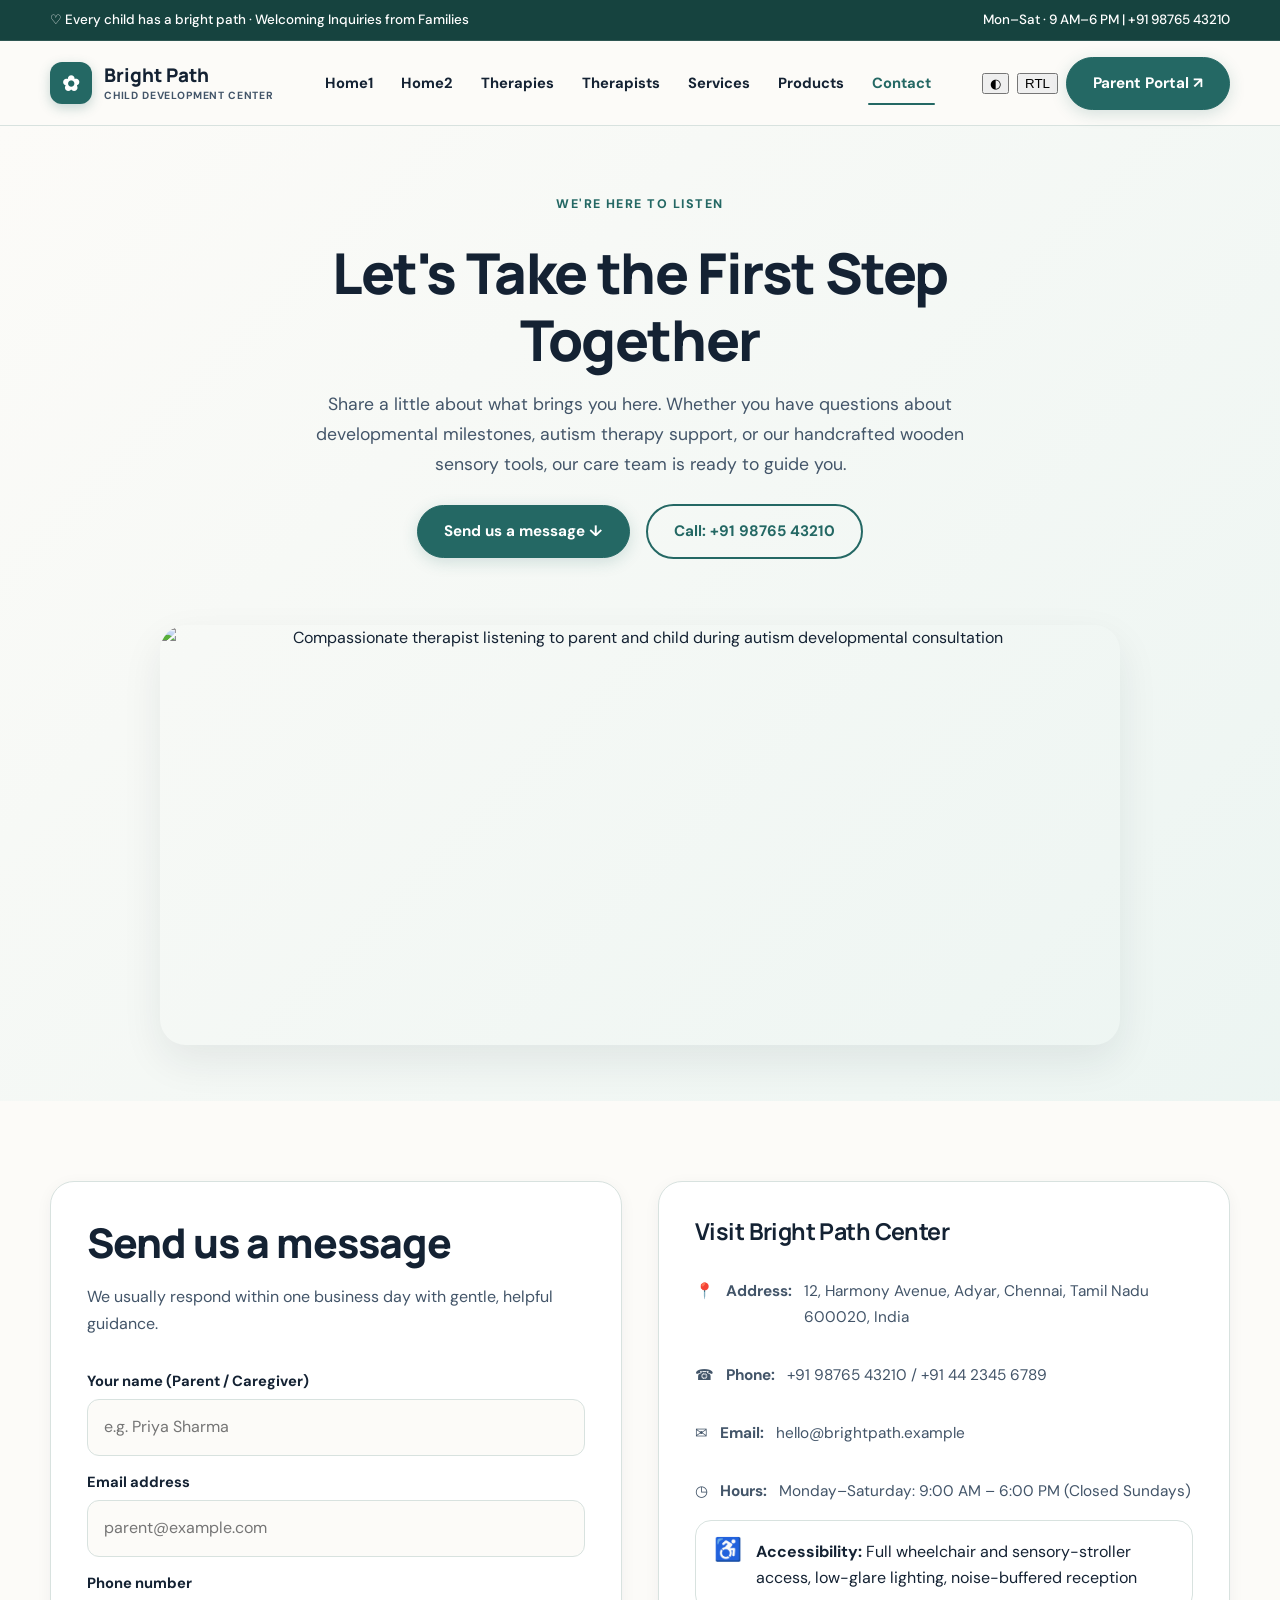
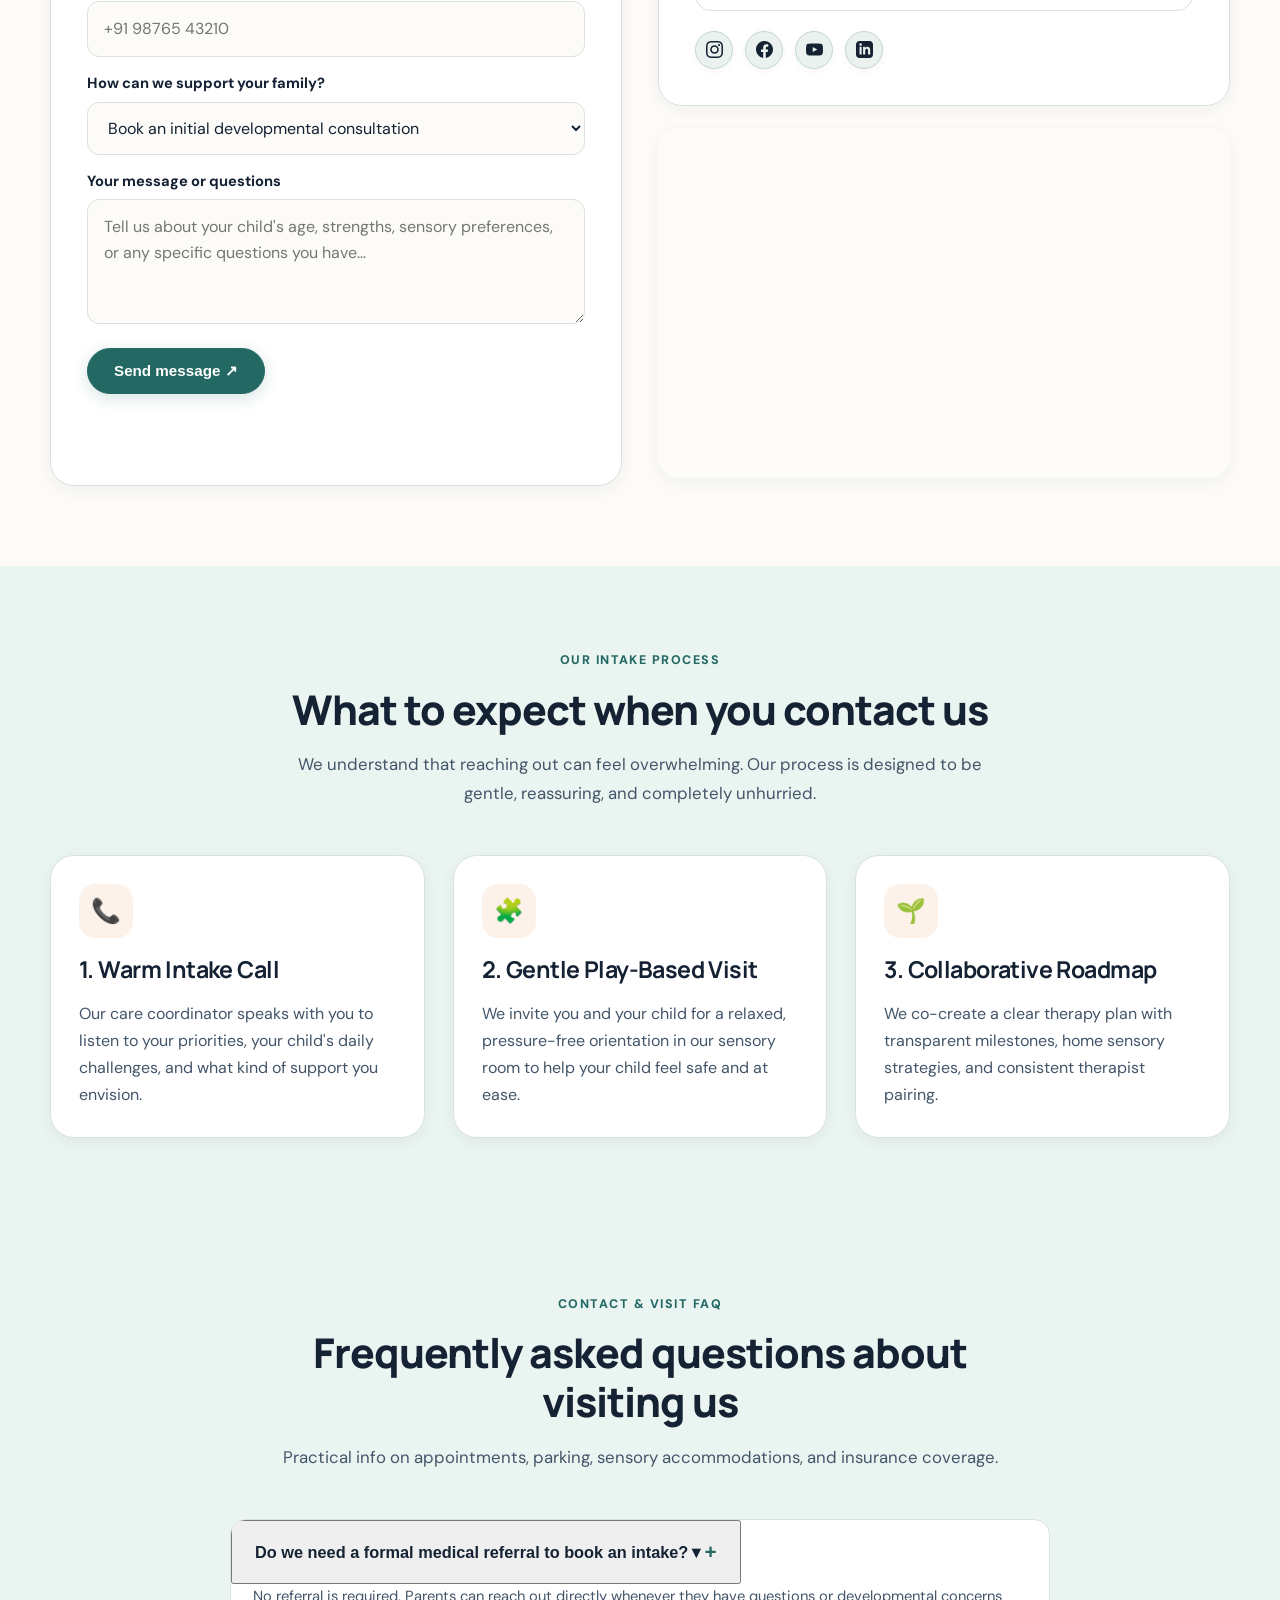
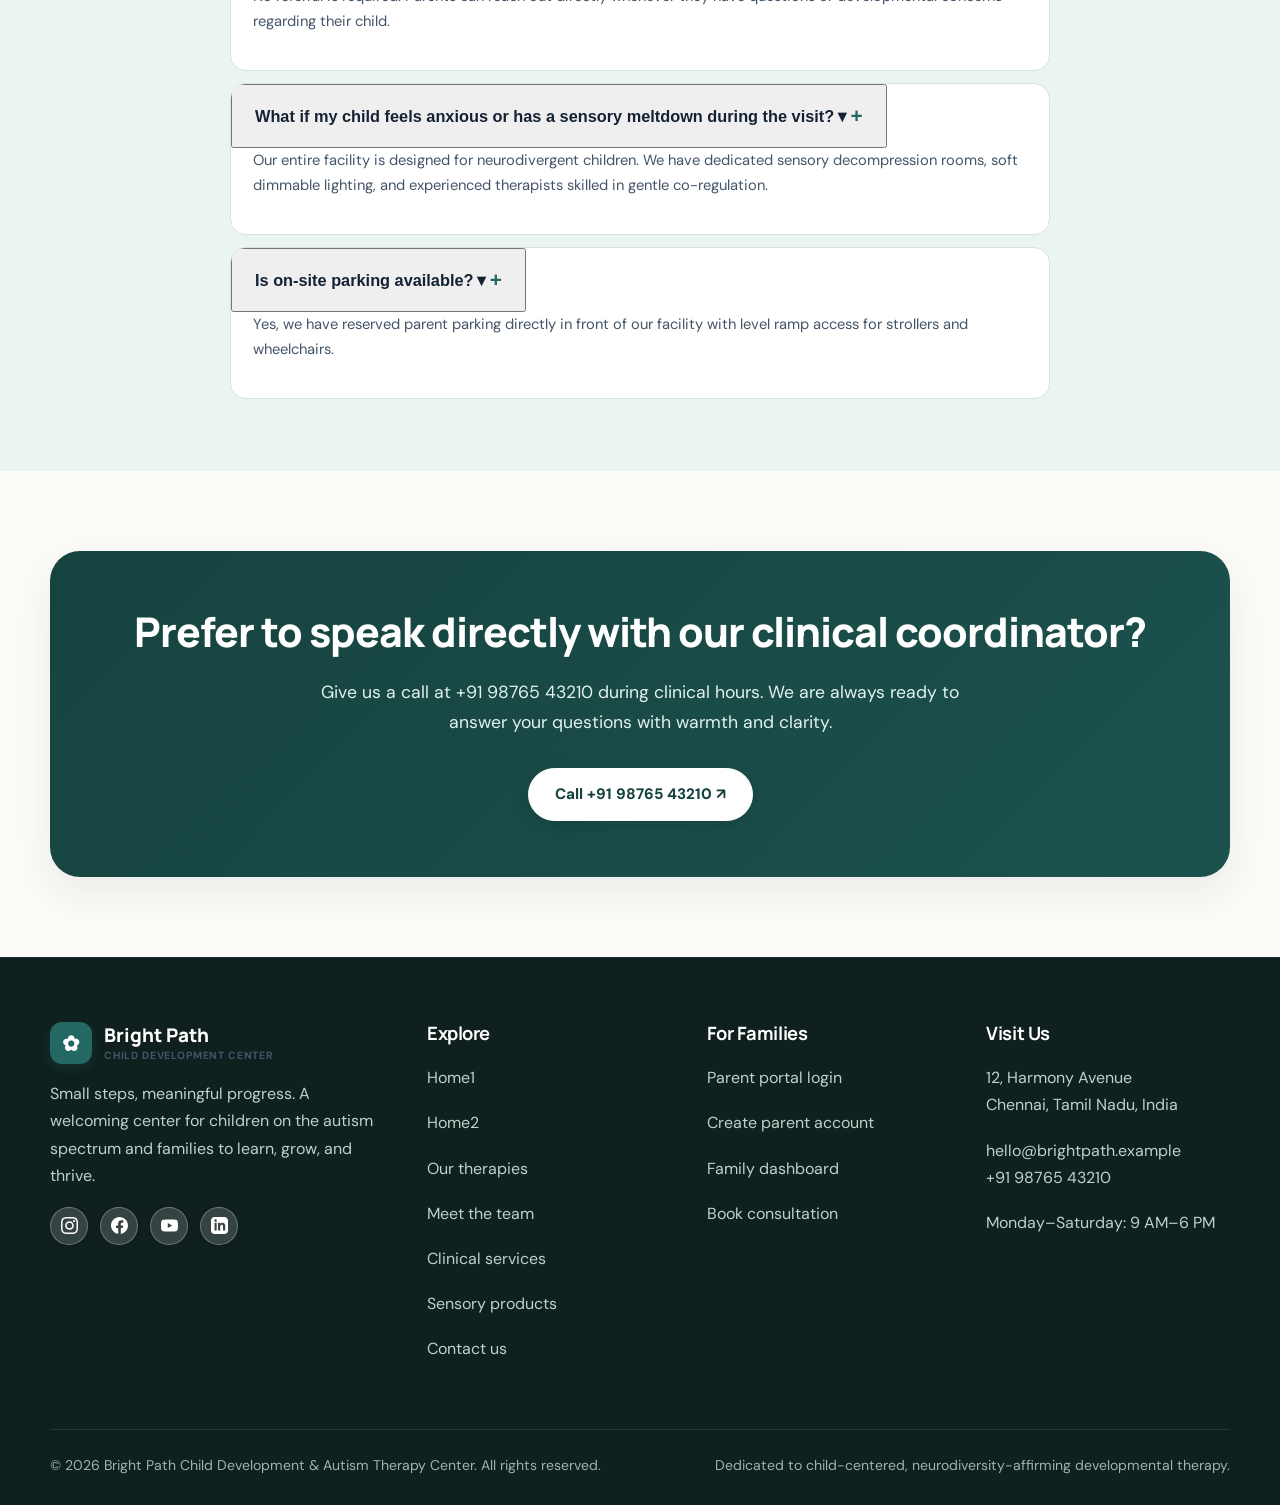
==== commit 976692ae: "Fix all 29 issues: Dashboard sidebar, Services page, nav action order, author photos, 768px centered" ====
--- a/contact.html
+++ b/contact.html
@@ -18,37 +18,37 @@
     </div>
   </div>
 
-  <!-- Header with Centered Nav Menu & Parent Login Button at Last -->
+  <!-- Header with Centered Nav Menu & Action Order: Theme, RTL, Parent Portal -->
   <header class="site-header">
     <div class="container nav-wrap">
-      <a class="brand" href="home1.html">
+      <a class="brand" href="index.html">
         <span class="brand-mark">✿</span>
-        <span>Bright Path<small>Child Development Center</small></span>
+        <span class="brand-text">Bright Path<small>Child Development Center</small></span>
       </a>
 
-      <!-- 1. Navbar menu options aligned to center (Contact page is at last of the links) -->
+      <!-- 1. Navbar menu options aligned to center -->
       <nav class="nav-links">
-        <a href="home1.html">Home1</a>
+        <a href="index.html">Home1</a>
         <a href="home2.html">Home2</a>
         <a href="therapies.html">Therapies</a>
         <a href="therapists.html">Therapists</a>
-        <a href="gallery.html">Gallery</a>
+        <a href="services.html">Services</a>
         <a href="products.html">Products</a>
         <a href="contact.html" class="active">Contact</a>
       </nav>
 
-      <!-- 3. Parent Login as button at last + Actions -->
+      <!-- 2. Nav Actions Order: Theme, RTL, Portal Button, Menu -->
       <div class="nav-actions">
-        <a href="login.html" class="btn-login">Parent Portal ↗</a>
-        <button class="icon-btn" data-rtl-toggle aria-label="Toggle RTL">RTL</button>
-        <button class="icon-btn" data-theme-toggle aria-label="Toggle theme">◐</button>
-        <button class="menu-btn" aria-label="Toggle menu">☰</button>
+        <button class="theme-btn" data-theme-toggle aria-label="Toggle color theme">◐</button>
+        <button class="theme-btn" data-rtl-toggle aria-label="Toggle text direction">RTL</button>
+        <a href="login.html" class="btn btn-login">Parent Portal ↗</a>
+        <button class="menu-btn" aria-label="Toggle navigation drawer">☰</button>
       </div>
     </div>
   </header>
 
-  <!-- 10. Hero Section Contents Aligned to Center with Unique Child Development & Autism Photo -->
-  <section class="page-hero">
+  <!-- 6. Hero Section with Desktop Background Image -->
+  <section class="page-hero page-hero-contact">
     <div class="container">
       <span class="eyebrow">We're Here to Listen</span>
       <h1>Let's Take the First Step Together</h1>
@@ -110,7 +110,12 @@
           <p class="info">☎ <strong>Phone:</strong> +91 98765 43210 / +91 44 2345 6789</p>
           <p class="info">✉ <strong>Email:</strong> hello@brightpath.example</p>
           <p class="info">◷ <strong>Hours:</strong> Monday–Saturday: 9:00 AM – 6:00 PM (Closed Sundays)</p>
-          <p class="info">♿ <strong>Accessibility:</strong> Full wheelchair and sensory-stroller access, low-glare lighting, noise-buffered reception</p>
+          
+          <!-- 26. Accessibility box properly aligned for mobile & desktop -->
+          <div class="access-box">
+            <span class="access-icon">♿</span>
+            <div><strong>Accessibility:</strong> Full wheelchair and sensory-stroller access, low-glare lighting, noise-buffered reception</div>
+          </div>
           
           <div class="socials" style="margin-top:20px">
             <a href="#" aria-label="Instagram">
@@ -133,7 +138,7 @@
     </div>
   </section>
 
-  <!-- 11. Section 3: What Happens Next? (Avoid empty spaces) -->
+  <!-- 11 & 27. Section 3: What Happens Next? (Last card centered at 768px) -->
   <section class="section soft">
     <div class="container">
       <div class="head">
@@ -170,6 +175,40 @@
     </div>
   </section>
 
+  <!-- 15. FAQ Accordion Section -->
+  <section class="section faq-section">
+    <div class="container">
+      <div class="head">
+        <span class="eyebrow">Contact & Visit FAQ</span>
+        <h2>Frequently asked questions about visiting us</h2>
+        <p>Practical info on appointments, parking, sensory accommodations, and insurance coverage.</p>
+      </div>
+
+      <div class="faq-grid">
+        <div class="faq-item">
+          <button class="faq-question">Do we need a formal medical referral to book an intake? <span class="faq-arrow">▼</span></button>
+          <div class="faq-answer">
+            <p>No referral is required. Parents can reach out directly whenever they have questions or developmental concerns regarding their child.</p>
+          </div>
+        </div>
+
+        <div class="faq-item">
+          <button class="faq-question">What if my child feels anxious or has a sensory meltdown during the visit? <span class="faq-arrow">▼</span></button>
+          <div class="faq-answer">
+            <p>Our entire facility is designed for neurodivergent children. We have dedicated sensory decompression rooms, soft dimmable lighting, and experienced therapists skilled in gentle co-regulation.</p>
+          </div>
+        </div>
+
+        <div class="faq-item">
+          <button class="faq-question">Is on-site parking available? <span class="faq-arrow">▼</span></button>
+          <div class="faq-answer">
+            <p>Yes, we have reserved parent parking directly in front of our facility with level ramp access for strollers and wheelchairs.</p>
+          </div>
+        </div>
+      </div>
+    </div>
+  </section>
+
   <!-- 5. CTA Section: Centered & Properly Aligned -->
   <section class="section">
     <div class="container">
@@ -186,9 +225,9 @@
     <div class="container">
       <div class="footgrid">
         <div>
-          <a class="brand" href="home1.html">
+          <a class="brand" href="index.html">
             <span class="brand-mark">✿</span>
-            <span style="color:#ffffff">Bright Path<small style="color:#bfd2cc">Child Development Center</small></span>
+            <span class="brand-text" style="color:#ffffff">Bright Path<small style="color:#bfd2cc">Child Development Center</small></span>
           </a>
           <p style="margin-top:16px">Small steps, meaningful progress. A welcoming center for children on the autism spectrum and families to learn, grow, and thrive.</p>
           <div class="socials">
@@ -209,11 +248,11 @@
 
         <div>
           <h3>Explore</h3>
-          <p><a href="home1.html">Home1</a></p>
+          <p><a href="index.html">Home1</a></p>
           <p><a href="home2.html">Home2</a></p>
           <p><a href="therapies.html">Our therapies</a></p>
           <p><a href="therapists.html">Meet the team</a></p>
-          <p><a href="gallery.html">Therapy gallery</a></p>
+          <p><a href="services.html">Clinical services</a></p>
           <p><a href="products.html">Sensory products</a></p>
           <p><a href="contact.html">Contact us</a></p>
         </div>
@@ -222,7 +261,7 @@
           <h3>For Families</h3>
           <p><a href="login.html">Parent portal login</a></p>
           <p><a href="register.html">Create parent account</a></p>
-          <p><a href="dashboard.html">Family dashboard demo</a></p>
+          <p><a href="dashboard.html">Family dashboard</a></p>
           <p><a href="contact.html">Book consultation</a></p>
         </div>
 
@@ -241,6 +280,9 @@
     </div>
   </footer>
 
+  <!-- 5. Floating Back to Top Button -->
+  <a href="#" class="back-to-top" aria-label="Back to top">↑</a>
+
   <script src="assets/app.js"></script>
 </body>
-</html>
+</html>
--- a/assets/style.css
+++ b/assets/style.css
@@ -1659,3 +1659,802 @@
     width: 100%;
   }
 }
+
+
+/* ========================================================
+   ENHANCEMENTS & EXPLICIT REFINEMENTS (ISSUES 1 - 29)
+   ======================================================== */
+
+/* 10. Tag Length: Never full width, always fit-content */
+.card-tag,
+.badge,
+.status-pill,
+.hero-tag,
+.tag,
+.eyebrow {
+  display: inline-block !important;
+  width: fit-content !important;
+  max-width: max-content !important;
+  box-sizing: border-box !important;
+}
+
+.card-tag {
+  padding: 4px 14px !important;
+  border-radius: 999px !important;
+  font-size: 0.74rem !important;
+  font-weight: 700 !important;
+  letter-spacing: 0.05em !important;
+  text-transform: uppercase !important;
+  background: var(--mint) !important;
+  color: var(--brand) !important;
+  border: 1px solid var(--line) !important;
+}
+
+/* 19. Brand Logo & Name Proper Alignment */
+.brand {
+  display: inline-flex !important;
+  align-items: center !important;
+  gap: 12px !important;
+  text-decoration: none !important;
+}
+
+.brand-mark {
+  width: 42px !important;
+  height: 42px !important;
+  border-radius: 12px !important;
+  background: var(--brand) !important;
+  color: #ffffff !important;
+  display: inline-flex !important;
+  align-items: center !important;
+  justify-content: center !important;
+  font-size: 1.3rem !important;
+  box-shadow: 0 4px 12px rgba(36, 104, 100, 0.25) !important;
+  flex-shrink: 0 !important;
+}
+
+.brand-text {
+  display: flex !important;
+  flex-direction: column !important;
+  text-align: left !important;
+  line-height: 1.15 !important;
+}
+
+.brand-text b {
+  font-family: 'Manrope', sans-serif !important;
+  font-size: 1.15rem !important;
+  font-weight: 800 !important;
+  color: var(--ink) !important;
+}
+
+.brand-text small {
+  font-family: 'DM Sans', sans-serif !important;
+  font-size: 0.65rem !important;
+  font-weight: 700 !important;
+  letter-spacing: 0.08em !important;
+  text-transform: uppercase !important;
+  color: var(--muted) !important;
+  margin-top: 2px !important;
+}
+
+/* In Auth Pages: Center brand logo & text */
+.auth-brand-center {
+  display: flex !important;
+  flex-direction: column !important;
+  align-items: center !important;
+  text-align: center !important;
+  margin-bottom: 24px !important;
+  gap: 8px !important;
+}
+
+.auth-brand-center .brand-mark {
+  margin: 0 auto 4px !important;
+}
+
+.auth-brand-center .brand-text {
+  align-items: center !important;
+  text-align: center !important;
+}
+
+/* 2 & 29. Nav Actions Order & Mobile Stability */
+.nav-actions {
+  display: flex !important;
+  align-items: center !important;
+  gap: 8px !important;
+  flex-shrink: 0 !important;
+}
+
+.btn-login {
+  order: 3 !important; /* Theme=1, RTL=2, Portal=3, Menu=4 */
+}
+
+.nav-actions [data-theme-toggle] {
+  order: 1 !important;
+}
+
+.nav-actions [data-rtl-toggle] {
+  order: 2 !important;
+}
+
+.nav-actions .menu-btn {
+  order: 4 !important;
+}
+
+/* 14. Social Media Buttons Visibility in Light Theme */
+.socials a,
+.social-links a {
+  display: inline-flex !important;
+  align-items: center !important;
+  justify-content: center !important;
+  width: 38px !important;
+  height: 38px !important;
+  border-radius: 50% !important;
+  color: #142233 !important;
+  background: #eaf1ef !important;
+  border: 1px solid #c2d6d1 !important;
+  box-shadow: 0 2px 8px rgba(0,0,0,0.04) !important;
+  transition: all 0.2s ease !important;
+}
+
+.socials a svg,
+.social-links a svg {
+  width: 17px !important;
+  height: 17px !important;
+  fill: #142233 !important;
+}
+
+.socials a:hover,
+.social-links a:hover {
+  background: var(--brand) !important;
+  border-color: var(--brand) !important;
+  color: #ffffff !important;
+  transform: translateY(-2px) !important;
+}
+
+.socials a:hover svg,
+.social-links a:hover svg {
+  fill: #ffffff !important;
+}
+
+[data-theme="dark"] .socials a,
+[data-theme="dark"] .social-links a {
+  color: #f4f8f7 !important;
+  background: #1c3632 !important;
+  border-color: #2e534d !important;
+}
+
+[data-theme="dark"] .socials a svg,
+[data-theme="dark"] .social-links a svg {
+  fill: #f4f8f7 !important;
+}
+
+.footer .socials a {
+  color: #ffffff !important;
+  background: rgba(255, 255, 255, 0.16) !important;
+  border: 1px solid rgba(255, 255, 255, 0.28) !important;
+}
+
+.footer .socials a svg {
+  fill: #ffffff !important;
+}
+
+.footer .socials a:hover {
+  background: var(--brand) !important;
+  border-color: var(--brand) !important;
+}
+
+/* 5. Back to Top Button */
+.back-to-top {
+  position: fixed;
+  bottom: 24px;
+  right: 24px;
+  width: 46px;
+  height: 46px;
+  border-radius: 50%;
+  background: var(--brand);
+  color: var(--btn-text);
+  border: 1px solid var(--brand);
+  box-shadow: 0 6px 20px rgba(36, 104, 100, 0.35);
+  display: flex;
+  align-items: center;
+  justify-content: center;
+  font-size: 1.25rem;
+  font-weight: 800;
+  cursor: pointer;
+  z-index: 990;
+  opacity: 0;
+  visibility: hidden;
+  transform: translateY(16px);
+  transition: opacity 0.25s ease, transform 0.25s ease, background 0.2s ease;
+}
+
+.back-to-top.visible {
+  opacity: 1;
+  visibility: visible;
+  transform: translateY(0);
+}
+
+.back-to-top:hover {
+  background: var(--brand-hover);
+  transform: translateY(-3px);
+  box-shadow: 0 8px 26px rgba(36, 104, 100, 0.45);
+}
+
+/* 4 & 7. Author Image in Testimonial Sections */
+.testimonial-author-wrap {
+  display: flex !important;
+  align-items: center !important;
+  gap: 14px !important;
+  margin-top: 14px !important;
+}
+
+.author-avatar {
+  width: 52px !important;
+  height: 52px !important;
+  border-radius: 50% !important;
+  object-fit: cover !important;
+  border: 2px solid var(--brand) !important;
+  flex-shrink: 0 !important;
+  box-shadow: 0 4px 10px rgba(0,0,0,0.1) !important;
+}
+
+.author-meta {
+  display: flex;
+  flex-direction: column;
+  line-height: 1.35;
+}
+
+.author-meta b {
+  font-size: 0.96rem;
+  color: var(--ink);
+}
+
+.author-meta span {
+  font-size: 0.82rem;
+  color: var(--muted);
+}
+
+/* 6. Desktop Hero Background Images & Difference in Home 1 vs Home 2 */
+@media (min-width: 993px) {
+  /* Home 1 Hero: Centered Warm Organic Pediatric Atmosphere */
+  .hero-home1 {
+    background: linear-gradient(180deg, rgba(252, 251, 248, 0.90) 0%, rgba(234, 244, 241, 0.95) 100%),
+                url('https://images.unsplash.com/photo-1503454537195-1dcabb73ffb9?auto=format&fit=crop&w=1920&q=85') center/cover no-repeat !important;
+    padding: 84px 0 96px !important;
+  }
+  
+  [data-theme="dark"] .hero-home1 {
+    background: linear-gradient(180deg, rgba(14, 26, 24, 0.90) 0%, rgba(22, 40, 37, 0.95) 100%),
+                url('https://images.unsplash.com/photo-1503454537195-1dcabb73ffb9?auto=format&fit=crop&w=1920&q=85') center/cover no-repeat !important;
+  }
+
+  /* Home 2 Hero: Asymmetric Modern Multi-Column Clinical Focus */
+  .hero-home2 {
+    background: linear-gradient(135deg, rgba(234, 244, 241, 0.92) 0%, rgba(253, 242, 233, 0.88) 100%),
+                url('https://images.unsplash.com/photo-1502086223501-7ea6ecd79368?auto=format&fit=crop&w=1920&q=85') center/cover no-repeat !important;
+    padding: 76px 0 88px !important;
+    text-align: left !important;
+  }
+
+  [data-theme="dark"] .hero-home2 {
+    background: linear-gradient(135deg, rgba(21, 45, 41, 0.92) 0%, rgba(54, 40, 30, 0.88) 100%),
+                url('https://images.unsplash.com/photo-1502086223501-7ea6ecd79368?auto=format&fit=crop&w=1920&q=85') center/cover no-repeat !important;
+  }
+
+  .hero-home2 .home2-hero-grid {
+    display: grid !important;
+    grid-template-columns: 1.15fr 0.85fr !important;
+    gap: 48px !important;
+    align-items: center !important;
+  }
+
+  .hero-home2 .home2-hero-left {
+    text-align: left !important;
+  }
+
+  .hero-home2 .hero-buttons {
+    justify-content: flex-start !important;
+    margin: 22px 0 28px !important;
+  }
+
+  /* Subpages Heroes: Desktop Background Images */
+  .page-hero-therapies {
+    background: linear-gradient(135deg, rgba(252, 251, 248, 0.92) 0%, rgba(234, 244, 241, 0.88) 100%),
+                url('https://images.unsplash.com/photo-1576765608535-5f04d1e3f289?auto=format&fit=crop&w=1920&q=80') center/cover no-repeat !important;
+  }
+
+  .page-hero-therapists {
+    background: linear-gradient(135deg, rgba(252, 251, 248, 0.92) 0%, rgba(234, 244, 241, 0.88) 100%),
+                url('https://images.unsplash.com/photo-1516627145497-ae6968895b74?auto=format&fit=crop&w=1920&q=80') center/cover no-repeat !important;
+  }
+
+  .page-hero-services {
+    background: linear-gradient(135deg, rgba(252, 251, 248, 0.92) 0%, rgba(234, 244, 241, 0.88) 100%),
+                url('https://images.unsplash.com/photo-1596464716127-f2a82984de30?auto=format&fit=crop&w=1920&q=80') center/cover no-repeat !important;
+  }
+
+  .page-hero-products {
+    background: linear-gradient(135deg, rgba(252, 251, 248, 0.92) 0%, rgba(253, 242, 233, 0.88) 100%),
+                url('https://images.unsplash.com/photo-1515488042361-ee00e0ddd4e4?auto=format&fit=crop&w=1920&q=80') center/cover no-repeat !important;
+  }
+
+  .page-hero-contact {
+    background: linear-gradient(135deg, rgba(252, 251, 248, 0.92) 0%, rgba(234, 244, 241, 0.88) 100%),
+                url('https://images.unsplash.com/photo-1544717305-2782549b5136?auto=format&fit=crop&w=1920&q=80') center/cover no-repeat !important;
+  }
+
+  [data-theme="dark"] .page-hero-therapies,
+  [data-theme="dark"] .page-hero-therapists,
+  [data-theme="dark"] .page-hero-services,
+  [data-theme="dark"] .page-hero-products,
+  [data-theme="dark"] .page-hero-contact {
+    background-color: var(--surface) !important;
+  }
+}
+
+/* 11 & 12. Reduced Text Size in Pillars and Sensory Cards */
+.pillar-card,
+.ability-card,
+.feature-box,
+.sensory-feature-card {
+  padding: 22px 18px !important;
+  border-radius: 18px !important;
+  text-align: center !important;
+  transition: transform 0.2s ease, box-shadow 0.2s ease !important;
+}
+
+.pillar-card:hover,
+.ability-card:hover,
+.feature-box:hover,
+.sensory-feature-card:hover {
+  transform: translateY(-3px) !important;
+  box-shadow: var(--shadow) !important;
+}
+
+.pillar-card h3,
+.ability-card h3,
+.feature-box h3,
+.sensory-feature-card h3 {
+  font-size: 1.05rem !important;
+  font-weight: 700 !important;
+  margin: 8px 0 6px !important;
+  color: var(--ink) !important;
+}
+
+.pillar-card p,
+.ability-card p,
+.feature-box p,
+.sensory-feature-card p {
+  font-size: 0.82rem !important;
+  line-height: 1.45 !important;
+  color: var(--muted) !important;
+  margin: 0 !important;
+}
+
+/* 21, 22, 25, 27. Centering the Last Card in 768px (Tablet View) */
+@media (min-width: 601px) and (max-width: 840px) {
+  .grid3 {
+    grid-template-columns: repeat(2, 1fr) !important;
+    gap: 20px !important;
+  }
+
+  .grid3 > :last-child:nth-child(odd) {
+    grid-column: 1 / -1 !important;
+    width: 80% !important;
+    max-width: 440px !important;
+    margin-left: auto !important;
+    margin-right: auto !important;
+  }
+
+  /* 23 & 24. 4-card grids in 768px */
+  .grid4,
+  .pillars-grid,
+  .sensory-features-grid {
+    grid-template-columns: repeat(2, 1fr) !important;
+    gap: 16px !important;
+  }
+}
+
+/* Mobile Layout for 4-Card and 3-Card Grids (< 600px) */
+@media (max-width: 600px) {
+  .grid3,
+  .grid4,
+  .pillars-grid,
+  .sensory-features-grid {
+    grid-template-columns: 1fr !important;
+    gap: 14px !important;
+  }
+
+  .grid3 > :last-child:nth-child(odd) {
+    grid-column: auto !important;
+    width: 100% !important;
+    max-width: 100% !important;
+    margin-left: 0 !important;
+    margin-right: 0 !important;
+  }
+}
+
+/* 20. Navbar at 1024px & Mobile Breakpoints */
+@media (max-width: 1024px) {
+  .nav-links {
+    position: fixed !important;
+    top: 74px !important;
+    left: 0 !important;
+    right: 0 !important;
+    bottom: 0 !important;
+    background: var(--surface) !important;
+    flex-direction: column !important;
+    padding: 28px 24px !important;
+    gap: 14px !important;
+    align-items: flex-start !important;
+    border-top: 1px solid var(--line) !important;
+    transform: translateY(-120%) !important;
+    opacity: 0 !important;
+    pointer-events: none !important;
+    transition: transform 0.28s ease, opacity 0.28s ease !important;
+    z-index: 999 !important;
+    box-shadow: 0 16px 36px rgba(0,0,0,0.15) !important;
+    overflow-y: auto !important;
+  }
+
+  .nav-links.open {
+    transform: translateY(0) !important;
+    opacity: 1 !important;
+    pointer-events: auto !important;
+  }
+
+  .nav-links a {
+    font-size: 1.05rem !important;
+    padding: 10px 0 !important;
+    width: 100% !important;
+    border-bottom: 1px solid var(--line) !important;
+  }
+
+  .menu-btn {
+    display: inline-flex !important;
+  }
+
+  .nav-wrap {
+    height: 74px !important;
+  }
+}
+
+@media (max-width: 480px) {
+  .topbar {
+    font-size: 0.76rem !important;
+    padding: 6px 0 !important;
+  }
+
+  .btn-login {
+    padding: 7px 12px !important;
+    font-size: 0.78rem !important;
+  }
+
+  .icon-btn, .menu-btn {
+    padding: 7px 10px !important;
+    font-size: 0.8rem !important;
+  }
+
+  .brand-mark {
+    width: 36px !important;
+    height: 36px !important;
+    font-size: 1.15rem !important;
+  }
+
+  .brand-text b {
+    font-size: 1rem !important;
+  }
+}
+
+/* 8. Therapies Care Pathway Section Alignment */
+.care-pathway-wrap {
+  display: flex;
+  flex-direction: column;
+  gap: 14px;
+}
+
+.pathway-step-card {
+  display: flex !important;
+  gap: 16px !important;
+  align-items: flex-start !important;
+  padding: 18px 20px !important;
+  background: var(--surface) !important;
+  border: 1px solid var(--line) !important;
+  border-radius: 16px !important;
+  box-shadow: var(--shadow-sm) !important;
+  transition: transform 0.2s ease, border-color 0.2s ease !important;
+}
+
+.pathway-step-card:hover {
+  transform: translateY(-2px) !important;
+  border-color: var(--brand) !important;
+}
+
+.pathway-num {
+  width: 34px !important;
+  height: 34px !important;
+  border-radius: 50% !important;
+  background: var(--brand) !important;
+  color: var(--btn-text) !important;
+  font-weight: 800 !important;
+  font-size: 0.95rem !important;
+  display: inline-flex !important;
+  align-items: center !important;
+  justify-content: center !important;
+  flex-shrink: 0 !important;
+}
+
+.pathway-step-body h4 {
+  margin: 0 0 4px !important;
+  font-size: 1rem !important;
+  color: var(--ink) !important;
+}
+
+.pathway-step-body p {
+  margin: 0 !important;
+  font-size: 0.85rem !important;
+  line-height: 1.55 !important;
+  color: var(--muted) !important;
+}
+
+/* 26. Contact Page Mobile Accessibility Box Alignment */
+.access-box {
+  display: flex !important;
+  align-items: flex-start !important;
+  gap: 14px !important;
+  padding: 18px !important;
+  background: var(--surface) !important;
+  border: 1px solid var(--line) !important;
+  border-radius: 16px !important;
+  text-align: left !important;
+}
+
+.access-icon {
+  font-size: 1.4rem !important;
+  line-height: 1 !important;
+  flex-shrink: 0 !important;
+  color: var(--brand) !important;
+}
+
+.access-box-content b {
+  display: block !important;
+  margin-bottom: 4px !important;
+  color: var(--ink) !important;
+  font-size: 0.92rem !important;
+}
+
+.access-box-content p {
+  margin: 0 !important;
+  font-size: 0.85rem !important;
+  line-height: 1.5 !important;
+  color: var(--muted) !important;
+}
+
+/* 15. FAQ Accordion Section */
+.faq-section {
+  padding: 72px 0 !important;
+  background: var(--mint) !important;
+}
+
+.faq-grid {
+  max-width: 820px !important;
+  margin: 32px auto 0 !important;
+  display: flex !important;
+  flex-direction: column !important;
+  gap: 12px !important;
+}
+
+.faq-item {
+  background: var(--surface) !important;
+  border: 1px solid var(--line) !important;
+  border-radius: 16px !important;
+  overflow: hidden !important;
+  transition: border-color 0.2s ease, box-shadow 0.2s ease !important;
+}
+
+.faq-item[open] {
+  border-color: var(--brand) !important;
+  box-shadow: var(--shadow-sm) !important;
+}
+
+.faq-question {
+  display: flex !important;
+  justify-content: space-between !important;
+  align-items: center !important;
+  padding: 18px 22px !important;
+  font-size: 1.02rem !important;
+  font-weight: 700 !important;
+  color: var(--ink) !important;
+  cursor: pointer !important;
+  list-style: none !important;
+  user-select: none !important;
+}
+
+.faq-question::-webkit-details-marker {
+  display: none !important;
+}
+
+.faq-question::after {
+  content: '+' !important;
+  font-size: 1.3rem !important;
+  font-weight: 600 !important;
+  color: var(--brand) !important;
+  transition: transform 0.2s ease !important;
+}
+
+.faq-item[open] .faq-question::after {
+  content: '−' !important;
+}
+
+.faq-answer {
+  padding: 0 22px 18px !important;
+  color: var(--muted) !important;
+  line-height: 1.65 !important;
+  font-size: 0.92rem !important;
+}
+
+/* 16, 18. Password Field with Eye Icon & Forgot Link */
+.password-field-wrap {
+  position: relative !important;
+  display: flex !important;
+  align-items: center !important;
+  width: 100% !important;
+}
+
+.password-field-wrap input {
+  width: 100% !important;
+  padding-right: 44px !important;
+}
+
+.password-toggle-btn {
+  position: absolute !important;
+  right: 12px !important;
+  background: none !important;
+  border: none !important;
+  cursor: pointer !important;
+  color: var(--muted) !important;
+  padding: 4px !important;
+  display: flex !important;
+  align-items: center !important;
+  justify-content: center !important;
+  transition: color 0.2s ease !important;
+}
+
+.password-toggle-btn:hover {
+  color: var(--brand) !important;
+}
+
+.form-row-between {
+  display: flex !important;
+  align-items: center !important;
+  justify-content: space-between !important;
+  gap: 12px !important;
+  margin: 12px 0 16px !important;
+  font-size: 0.88rem !important;
+}
+
+.forgot-link {
+  color: var(--brand) !important;
+  font-weight: 600 !important;
+  text-decoration: underline !important;
+}
+
+.forgot-link:hover {
+  color: var(--brand-hover) !important;
+}
+
+/* 1. Professional Dashboard Page Layout with Sidebar */
+.dash-wrapper {
+  display: flex !important;
+  min-height: calc(100vh - 84px) !important;
+  background: var(--bg) !important;
+}
+
+.dash-sidebar {
+  width: 270px !important;
+  background: var(--surface) !important;
+  border-right: 1px solid var(--line) !important;
+  padding: 24px 18px !important;
+  flex-shrink: 0 !important;
+  display: flex !important;
+  flex-direction: column !important;
+  gap: 20px !important;
+  position: sticky !important;
+  top: 84px !important;
+  height: calc(100vh - 84px) !important;
+  overflow-y: auto !important;
+}
+
+.dash-child-card {
+  display: flex !important;
+  align-items: center !important;
+  gap: 12px !important;
+  padding: 12px !important;
+  background: var(--mint) !important;
+  border: 1px solid var(--line) !important;
+  border-radius: 14px !important;
+}
+
+.dash-child-avatar {
+  width: 44px !important;
+  height: 44px !important;
+  border-radius: 50% !important;
+  object-fit: cover !important;
+  border: 2px solid var(--brand) !important;
+}
+
+.dash-child-meta b {
+  display: block !important;
+  font-size: 0.92rem !important;
+  color: var(--ink) !important;
+}
+
+.dash-child-meta span {
+  font-size: 0.76rem !important;
+  color: var(--muted) !important;
+}
+
+.dash-nav {
+  display: flex !important;
+  flex-direction: column !important;
+  gap: 4px !important;
+  list-style: none !important;
+  padding: 0 !important;
+  margin: 0 !important;
+}
+
+.dash-nav-item a {
+  display: flex !important;
+  align-items: center !important;
+  gap: 12px !important;
+  padding: 10px 14px !important;
+  border-radius: 10px !important;
+  font-size: 0.9rem !important;
+  font-weight: 600 !important;
+  color: var(--muted) !important;
+  transition: all 0.2s ease !important;
+}
+
+.dash-nav-item a:hover,
+.dash-nav-item a.active {
+  background: var(--mint) !important;
+  color: var(--brand) !important;
+  font-weight: 700 !important;
+}
+
+.dash-content {
+  flex: 1 !important;
+  padding: 32px 36px !important;
+  overflow-y: auto !important;
+}
+
+@media (max-width: 900px) {
+  .dash-wrapper {
+    flex-direction: column !important;
+  }
+
+  .dash-sidebar {
+    width: 100% !important;
+    height: auto !important;
+    position: static !important;
+    border-right: none !important;
+    border-bottom: 1px solid var(--line) !important;
+    padding: 16px 20px !important;
+    gap: 12px !important;
+  }
+
+  .dash-nav {
+    flex-direction: row !important;
+    overflow-x: auto !important;
+    padding-bottom: 4px !important;
+  }
+
+  .dash-nav-item a {
+    white-space: nowrap !important;
+    padding: 8px 12px !important;
+    font-size: 0.84rem !important;
+  }
+
+  .dash-content {
+    padding: 24px 18px !important;
+  }
+}
